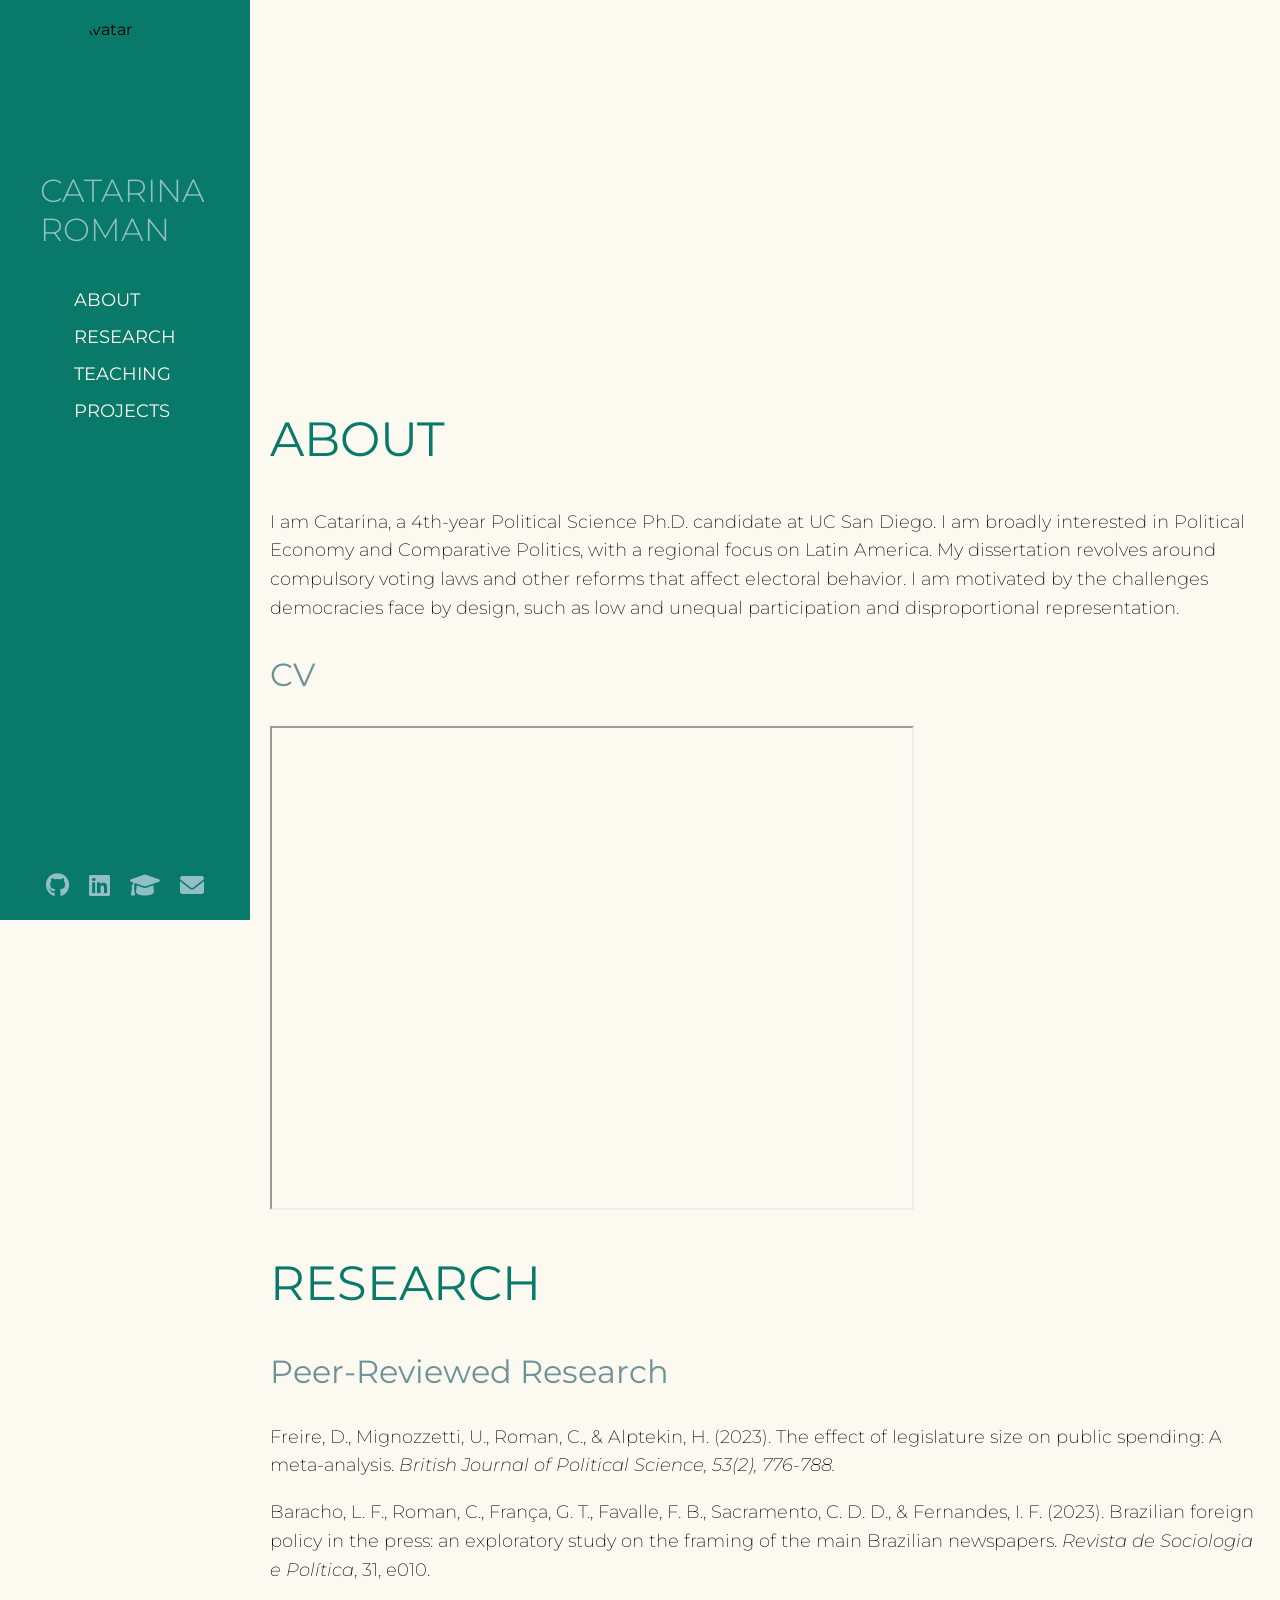
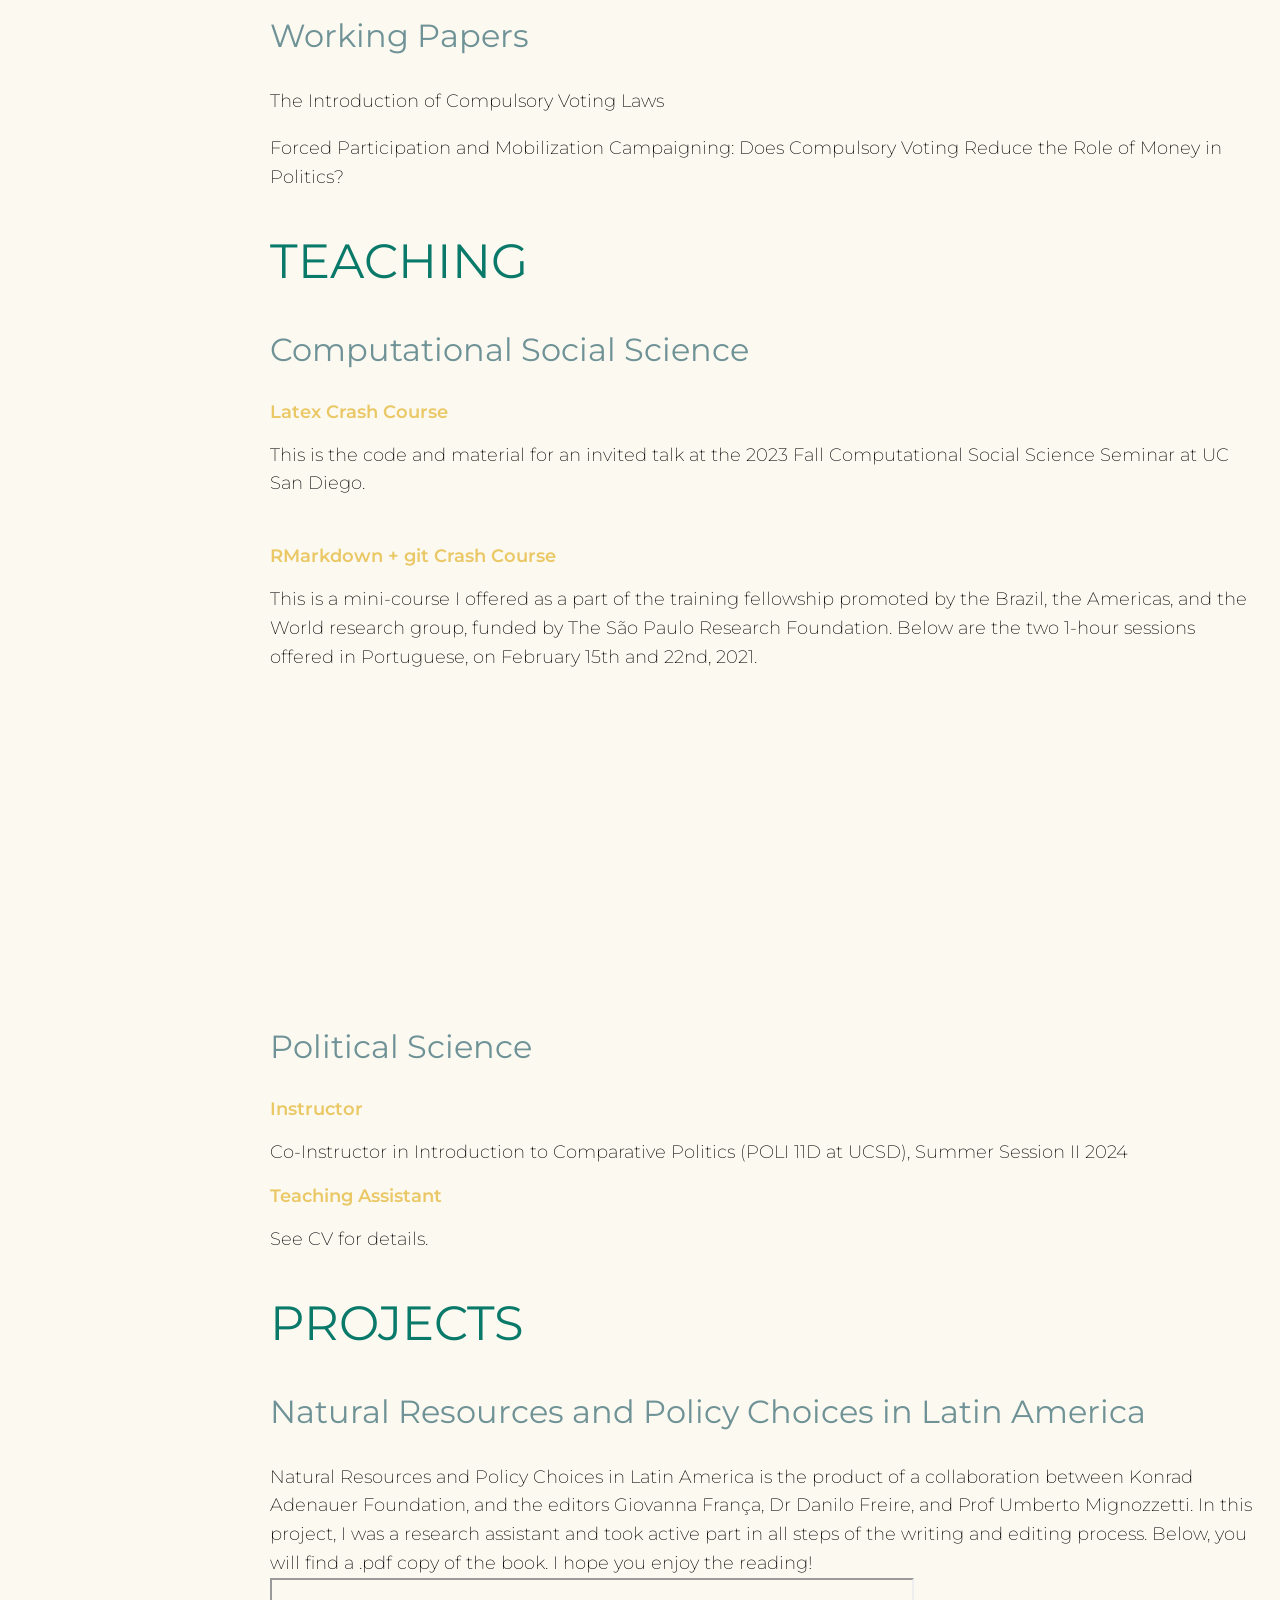
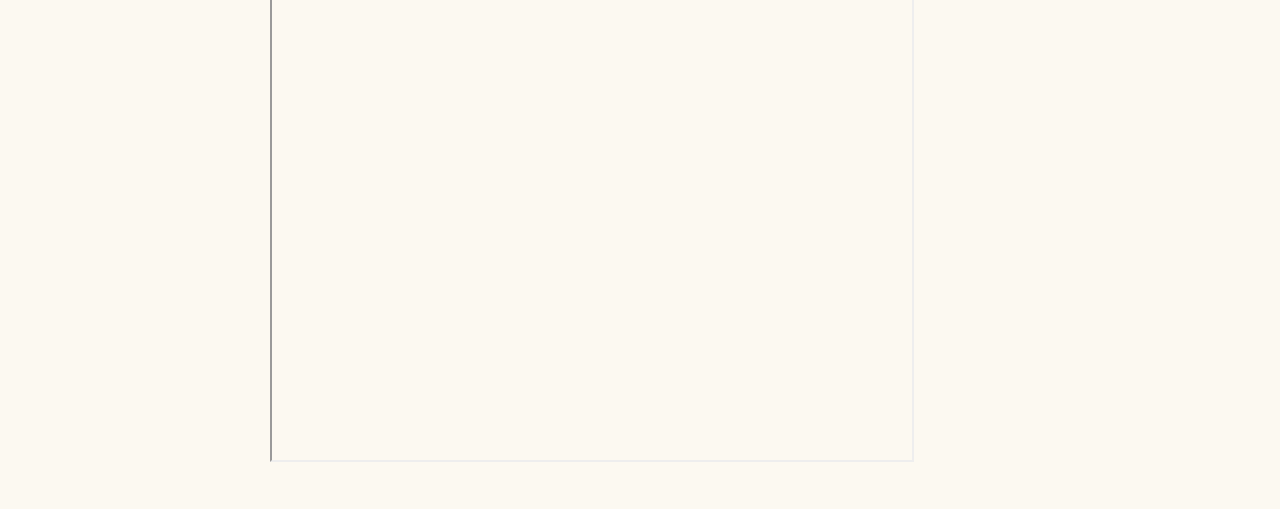
==== index.html @ cab05b44 "add more padding and try to fix social media icons" ====
<!DOCTYPE html>
<html lang="en">
<head>
  <meta charset="UTF-8">
  <meta name="viewport" content="width=device-width, initial-scale=1.0">
  <title>Catarina Roman's Website</title>

  <link rel="preconnect" href="https://fonts.googleapis.com">
  <link rel="preconnect" href="https://fonts.gstatic.com" crossorigin>
  <link href="https://fonts.googleapis.com/css2?family=Montserrat:ital,wght@0,200;0,300;0,400&display=swap" rel="stylesheet">
  <link rel="stylesheet" href="https://cdnjs.cloudflare.com/ajax/libs/font-awesome/6.0.0-beta3/css/all.min.css" integrity="sha512-Fo3rlrZj/k7ujTTXrw0tv+6WbJlmtc5M7GJ7eYzZD30hoIlf5Hde30Umo1Yl3V8u0ZoG60sq0Q3OPNNXqsB2mA==" crossorigin="anonymous" referrerpolicy="no-referrer" />
  <script src="https://kit.fontawesome.com/a076d05399.js" crossorigin="anonymous"></script>
  <link rel="stylesheet" href="styles.css">
</head>
<body>
  <div class="sidebar">
    <img src="avatar.jpeg" alt="Avatar" class="avatar">
    <h1 class="name">CATARINA ROMAN</h1>
    <nav class="sidebar-nav">
      <a href="#about" class="sidebar-link">ABOUT</a>
      <a href="#research" class="sidebar-link">RESEARCH</a>
      <a href="#teaching" class="sidebar-link">TEACHING</a>
      <a href="#projects" class="sidebar-link">PROJECTS</a>
    </nav>
  
   <div class="social-icons">
      <a href="https://github.com/catarinaroman" target="_blank" class="icon-link">
        <i class="fab fa-github"></i>
      </a>
      <a href="https://www.linkedin.com/in/catarina-roman-82b379144/" target="_blank" class="icon-link">
        <i class="fab fa-linkedin"></i>
      </a>
     <a href="https://scholar.google.com/citations?user=ABrl8i4AAAAJ&hl=en&authuser=1" target="_blank" class="icon-link">
        <i class="fas fa-graduation-cap"></i>
      </a>
      <a href="mailto:acroman@ucsd.edu" class="icon-link">
        <i class="fas fa-envelope"></i>
      </a>
    </div>
  </div>

  <div class="content">
    <div style="height: 350px;"></div> <!-- Blank space above ABOUT -->
    <section id="about">
      <h2>ABOUT</h2>
<p>I am Catarina, a 4th-year Political Science Ph.D. candidate at UC San Diego.

I am broadly interested in Political Economy and Comparative Politics, with a regional focus on Latin America. 
My dissertation revolves around compulsory voting laws and other reforms that affect electoral behavior. 
I am motivated by the challenges democracies face by design, such as low and unequal participation and disproportional representation.
      </p>
      <h3>CV</h3>
      <iframe src="https://drive.google.com/file/d/11ZKCK1Cylh9d8dLtB92l8ETIlLFT-SP1/preview" width="640" height="480" allow="autoplay"></iframe>
    </section>

    <section id="research">
      <h2>RESEARCH</h2>
      <h3>Peer-Reviewed Research</h3>
      <p>Freire, D., Mignozzetti, U., Roman, C., & Alptekin, H. (2023). <a href="https://www.cambridge.org/core/journals/british-journal-of-political-science/article/effect-of-legislature-size-on-public-spending-a-metaanalysis/49350BEA06A9334A17A2E0FFCB1A560B">The effect of legislature size on public spending: A meta-analysis.</a> 
        <i>British Journal of Political Science, 53(2), 776-788.</i></p>
<p> Baracho, L. F., Roman, C., França, G. T., Favalle, F. B., Sacramento, C. D. D., & Fernandes, I. F. (2023). 
  <a href="https://www.scielo.br/j/rsocp/a/4588f3WTWrp4BzL5FkK3Tmt/abstract/?lang=en">Brazilian foreign policy in the press: an exploratory study on the framing of the main Brazilian newspapers.</a> 
  <i>Revista de Sociologia e Política</i>, 31, e010. </p>
     
      <h3>Working Papers</h3>
      <p>The Introduction of Compulsory Voting Laws</p>
      <p>Forced Participation and Mobilization Campaigning: Does Compulsory Voting Reduce the Role of Money in Politics?</p>
    </section>

    <section id="teaching">
      <h2>TEACHING</h2>
      <h3>Computational Social Science</h3>
      <h4 class="mb-1"><a href="https://drive.google.com/drive/folders/1-34_82K2D0GNGUicBb0HkN2jZwfekG08?usp=drive_link" target="_blank"> Latex Crash Course</a></h4>
      <p>This is the code and material for an invited talk at the 2023 Fall Computational Social Science Seminar at UC San Diego. </p>
        <br>
      <h4 class="mb-1"><a href="https://www.youtube.com/watch?v=NGYxJ4rMz5Q" target="_blank">RMarkdown + git Crash Course</a></h4>
<p class="lead mb-5"> 
  This is a mini-course I offered as a part of the training fellowship promoted by the Brazil, the Americas, and the World research group, funded by The São Paulo Research Foundation. Below are the two 1-hour sessions offered in Portuguese, on February 15th and 22nd, 2021.
  <br>
  <iframe width="560" height="315" src="https://www.youtube.com/embed/NGYxJ4rMz5Q" frameborder="0" allow="accelerometer; autoplay; clipboard-write; encrypted-media; gyroscope; picture-in-picture" allowfullscreen></iframe>
  </p>  

      <h3>Political Science</h3>
<h4> Instructor </h4>
      <p>Co-Instructor in Introduction to Comparative Politics (POLI 11D at UCSD), Summer Session II 2024 </p>      
     
      <h4> Teaching Assistant </h4>
<p>See CV for details.</p>
    </section>

    <section id="projects">
      <h2>PROJECTS</h2>


      
<h3 class="mb-1"><a href="https://drive.google.com/file/d/18YHoz61zHtiIRw-sTXHyfIP3EPkT3TC5/view?usp=sharing"target="_blank">Natural Resources and Policy Choices in Latin America</a></h3>
<p class="lead mb-5"> 
  Natural Resources and Policy Choices in Latin America is the product of a collaboration between Konrad Adenauer Foundation, and the editors Giovanna França, Dr Danilo Freire, and Prof Umberto Mignozzetti. 
  In this project, I was a research assistant and took active part in all steps of the writing and editing process.
  
  Below, you will find a .pdf copy of the book. I hope you enjoy the reading!
  <br>
  <iframe src="https://drive.google.com/file/d/18YHoz61zHtiIRw-sTXHyfIP3EPkT3TC5/preview" width="640" height="480"></iframe></p> 
  
    </section>
  </div>

  <script src="script.js"></script>
</body>
</html>
---- styles.css ----
/* General Styles */
body {
  margin: 0;
  font-family: 'Montserrat', sans-serif;
  background-color: #fcf9f1;
  display: flex;
}

/* Sidebar Styles */
.sidebar {
  background-color: #097969;
  width: 250px;
  position: fixed;
  height: 100vh;
  display: flex;
  flex-direction: column;
  align-items: center;
  padding-top: 20px;
}

.avatar {
  width: 120px;
  height: 120px;
  border-radius: 50%;
  margin-bottom: 10px;
}

/* Name Styles */
.name {
  color: #90bfc5;
  font-weight: 300;
  margin-bottom: 40px;
  align-self: flex-start; /* Align to the left of the sidebar */
  margin-left: 40px; /* Shift to the right */
}

/* Navigation Links */
.sidebar-nav {
  display: flex;
  flex-direction: column;
  gap: 15px;
}

.sidebar-link {
  color: #fcf9f1;
  text-decoration: none;
  font-weight: 400;
  font-size: 18px;
}

.sidebar-link.active {
  font-weight: bold;
}

/* Social Icons Styles */
.social-icons {
  margin-top: auto; /* Push icons to the bottom */
  display: flex;
  gap: 20px;
  margin-bottom: 20px;
}

.icon-link {
  color: #90bfc5;
  font-size: 24px;
  text-decoration: none;
}

.icon-link:hover {
  color: #6e9296;
}

/* Content Styles */
.content {
  margin-left: 250px;
  padding: 20px;
}

h2 {
  color: #097969;
  font-size: 3em;
  font-weight: 400;
}

h3 {
  color: #6e9296;
  font-size: 2em;
  font-weight: 400;
}

h4 {
  color: #eac866;
  font-size: 18px; /* Same size as the body text */
  font-weight: 600; /* Higher weight for emphasis */
  margin-top: 10px;
  margin-bottom: 5px;
}

p {
  font-weight: 200;
  font-size: 18px;
  color: #000;
  line-height: 1.6;
}

/* Link Styling */
a {
  text-decoration: none; /* No underline by default */
  color: inherit; /* Inherit the color of the surrounding text */
  transition: text-decoration 0.3s ease; /* Smooth transition for underline */
}

a:hover {
  text-decoration: underline; /* Add underline on hover */
}
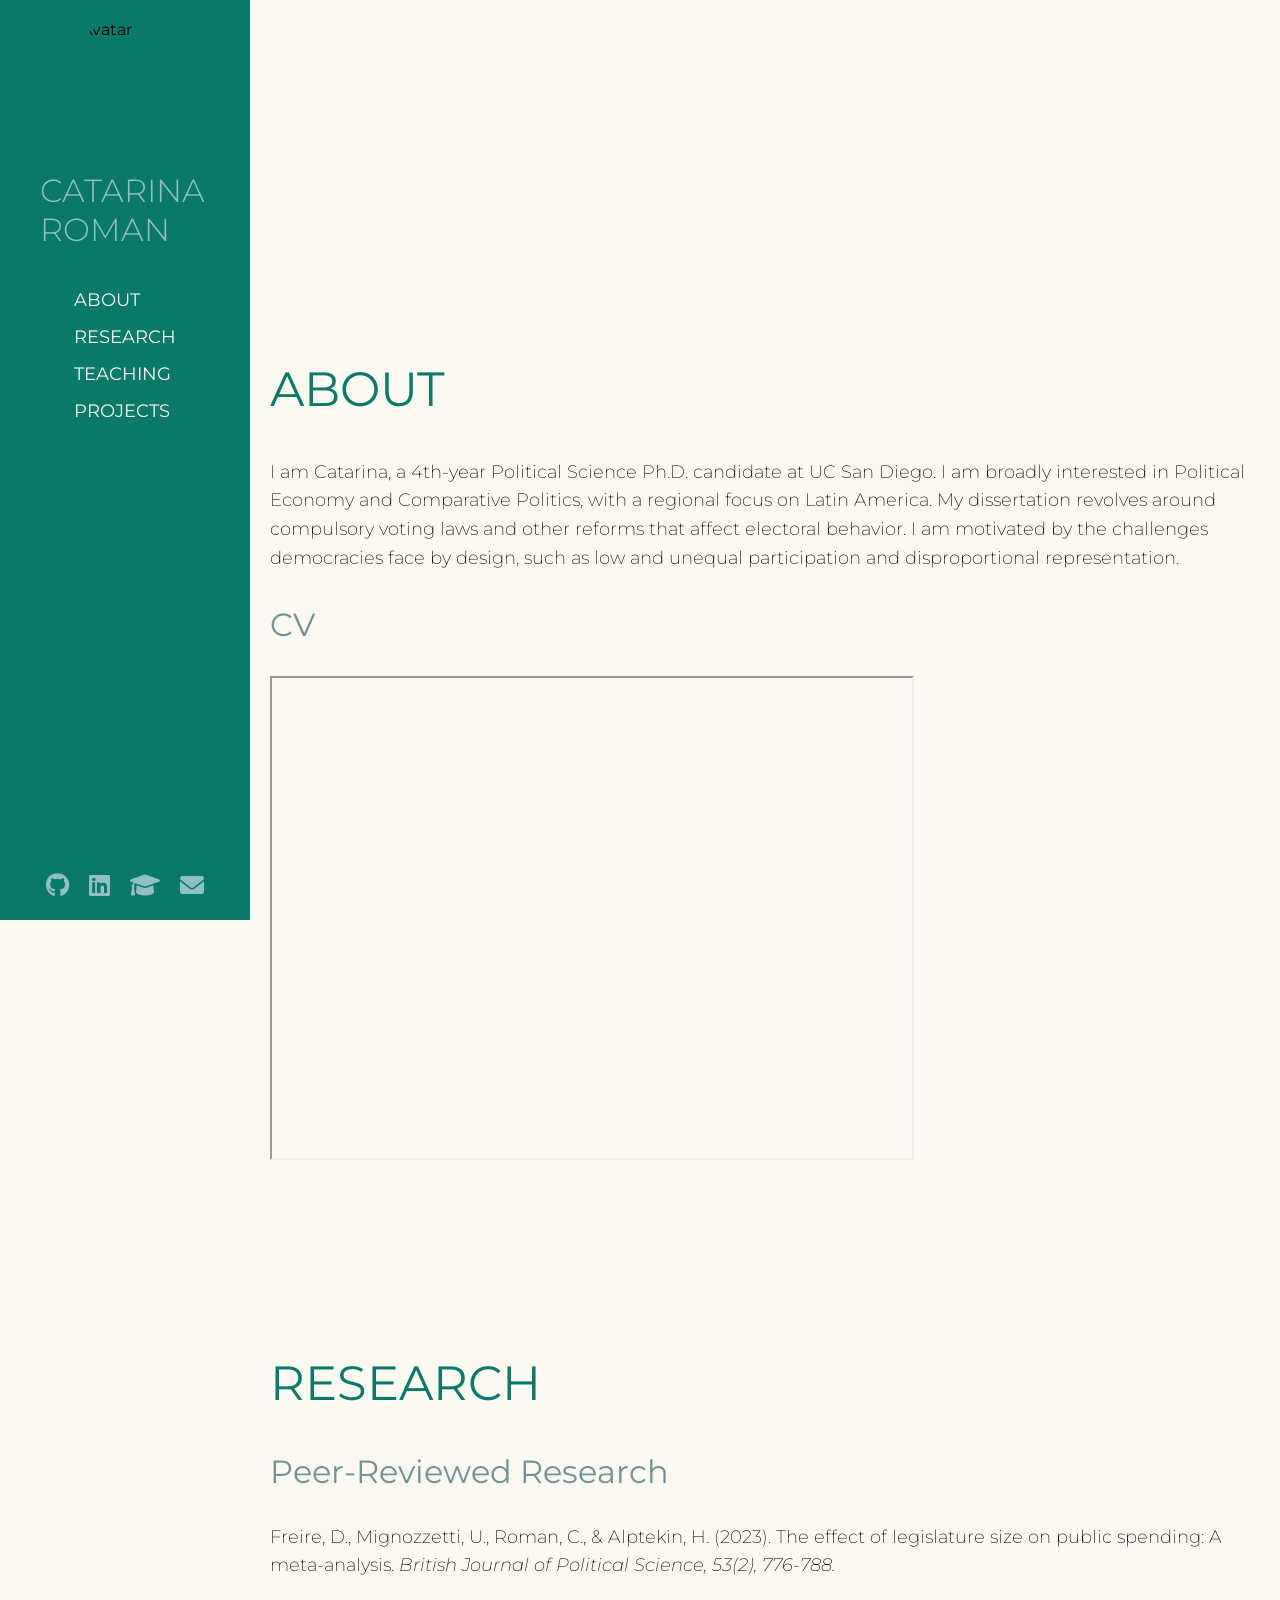
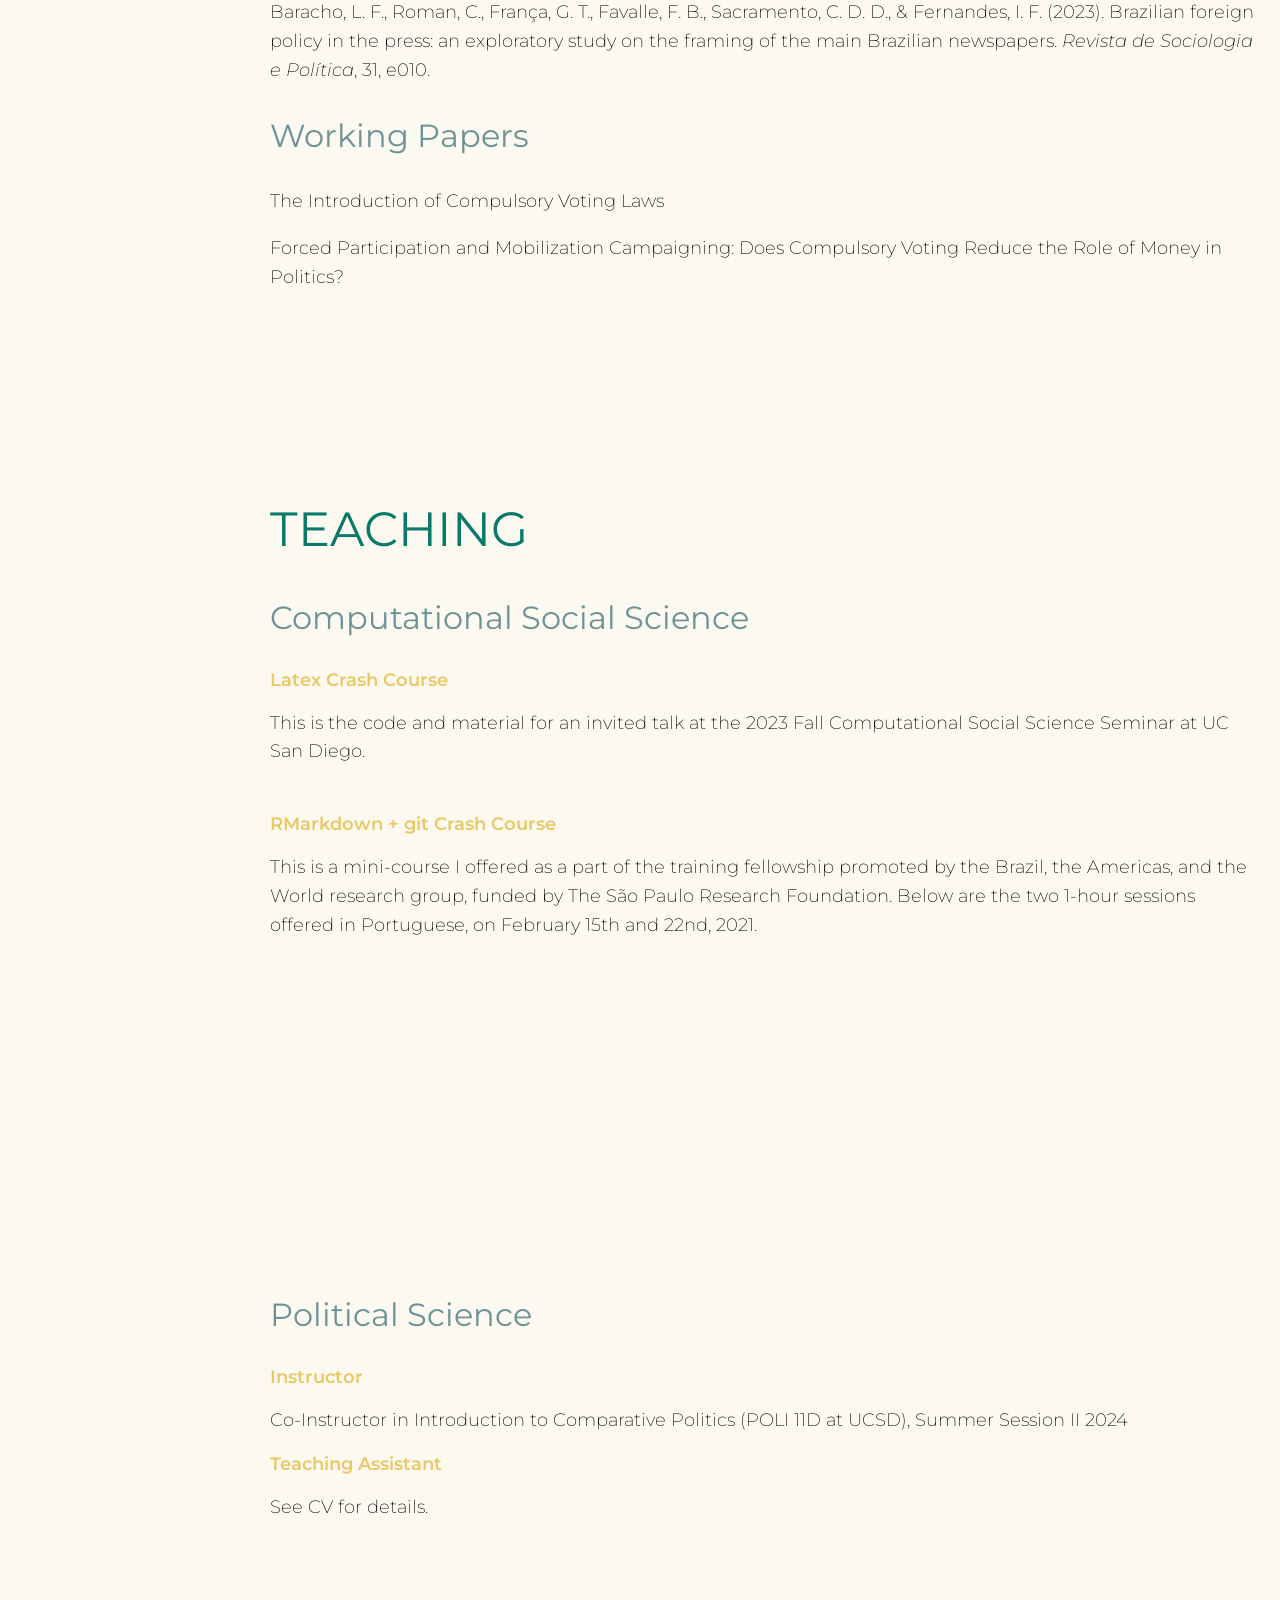
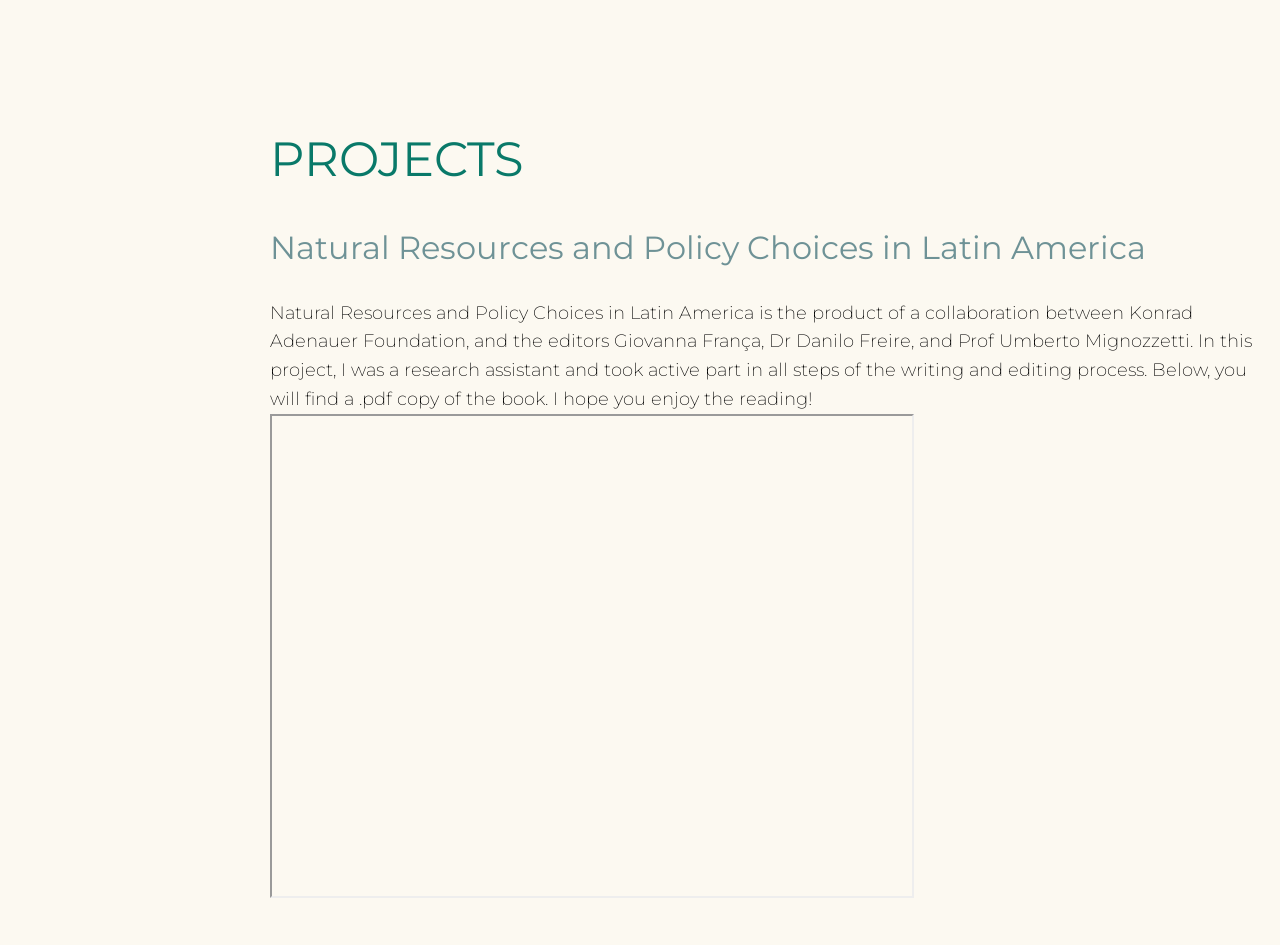
==== commit 0a120f6b: "add space between sections" ====
--- a/index.html
+++ b/index.html
@@ -40,7 +40,7 @@
   </div>
 
   <div class="content">
-    <div style="height: 350px;"></div> <!-- Blank space above ABOUT -->
+    <div style="height: 300px;"></div> 
     <section id="about">
       <h2>ABOUT</h2>
 <p>I am Catarina, a 4th-year Political Science Ph.D. candidate at UC San Diego.
@@ -53,6 +53,7 @@
       <iframe src="https://drive.google.com/file/d/11ZKCK1Cylh9d8dLtB92l8ETIlLFT-SP1/preview" width="640" height="480" allow="autoplay"></iframe>
     </section>
 
+    <div style="height: 150px;"></div> 
     <section id="research">
       <h2>RESEARCH</h2>
       <h3>Peer-Reviewed Research</h3>
@@ -67,6 +68,7 @@
       <p>Forced Participation and Mobilization Campaigning: Does Compulsory Voting Reduce the Role of Money in Politics?</p>
     </section>
 
+     <div style="height: 150px;"></div> 
     <section id="teaching">
       <h2>TEACHING</h2>
       <h3>Computational Social Science</h3>
@@ -88,6 +90,7 @@
 <p>See CV for details.</p>
     </section>
 
+     <div style="height: 150px;"></div> 
     <section id="projects">
       <h2>PROJECTS</h2>
 
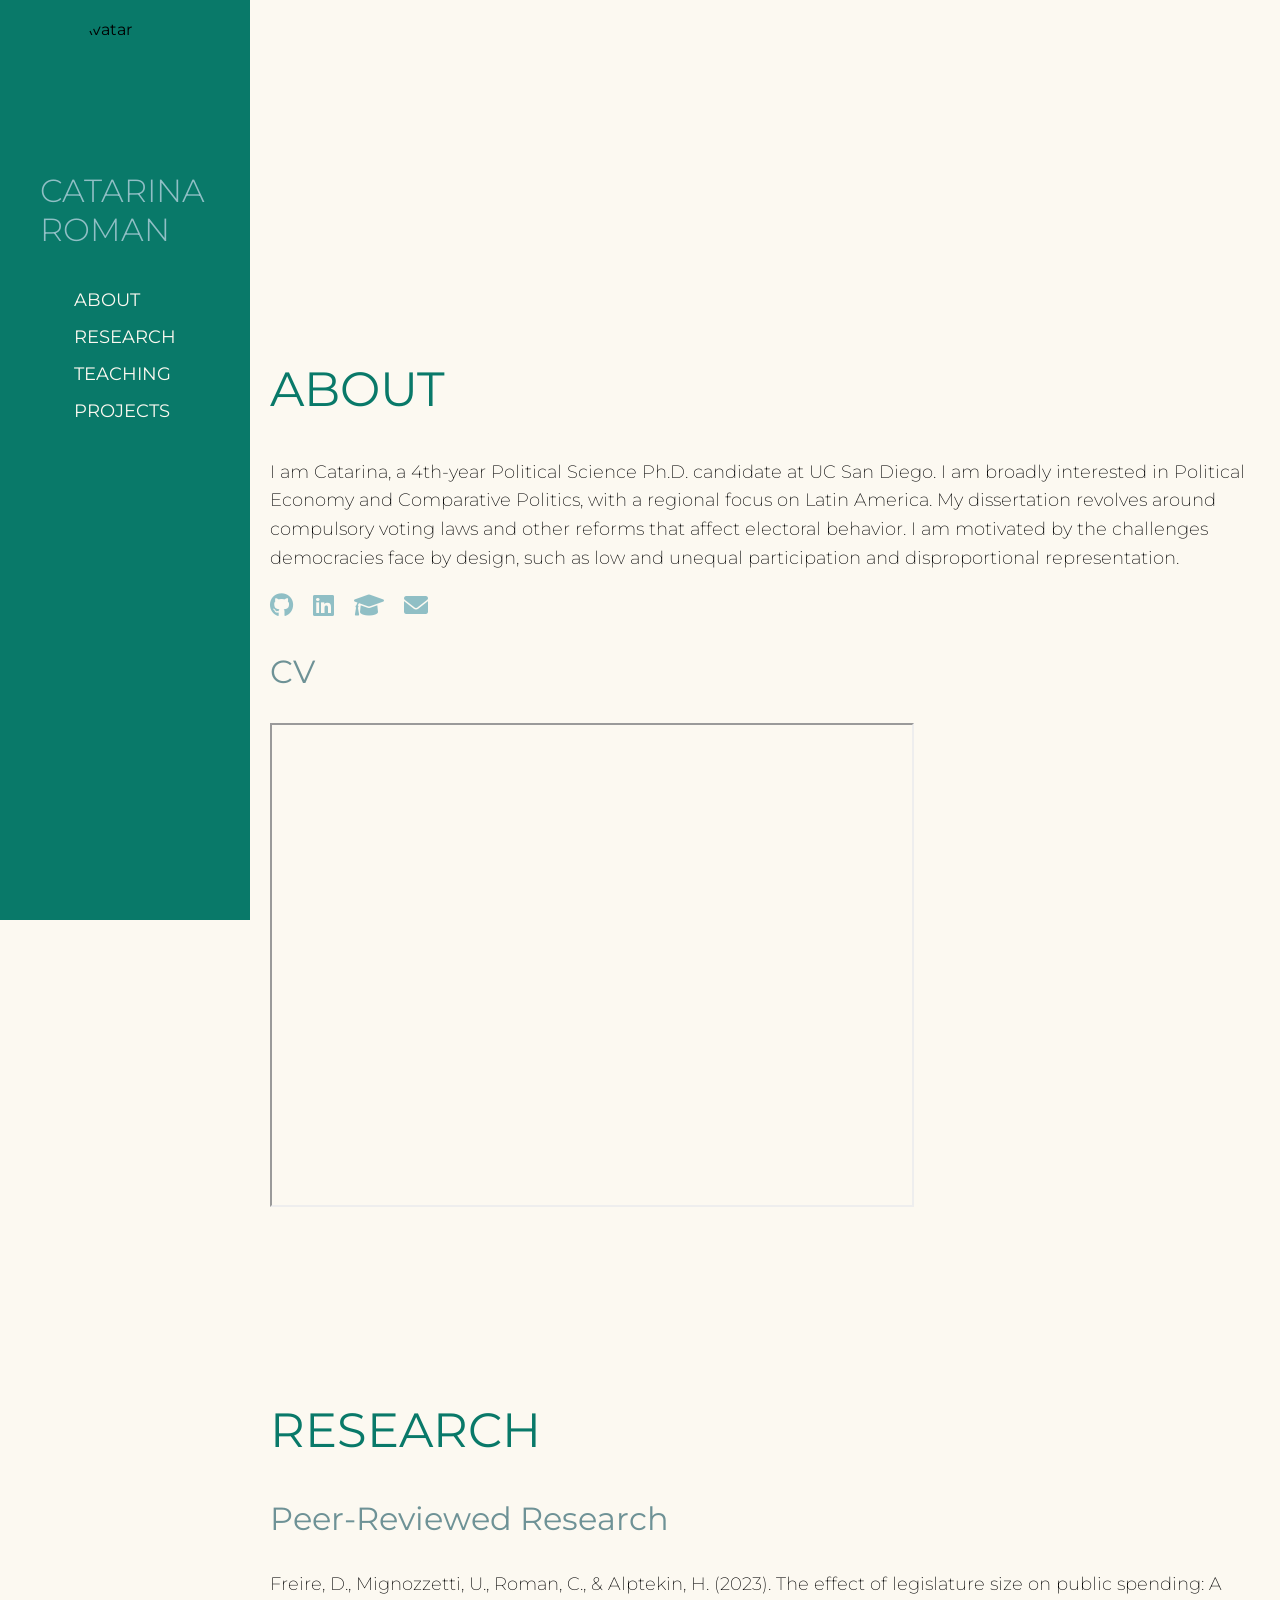
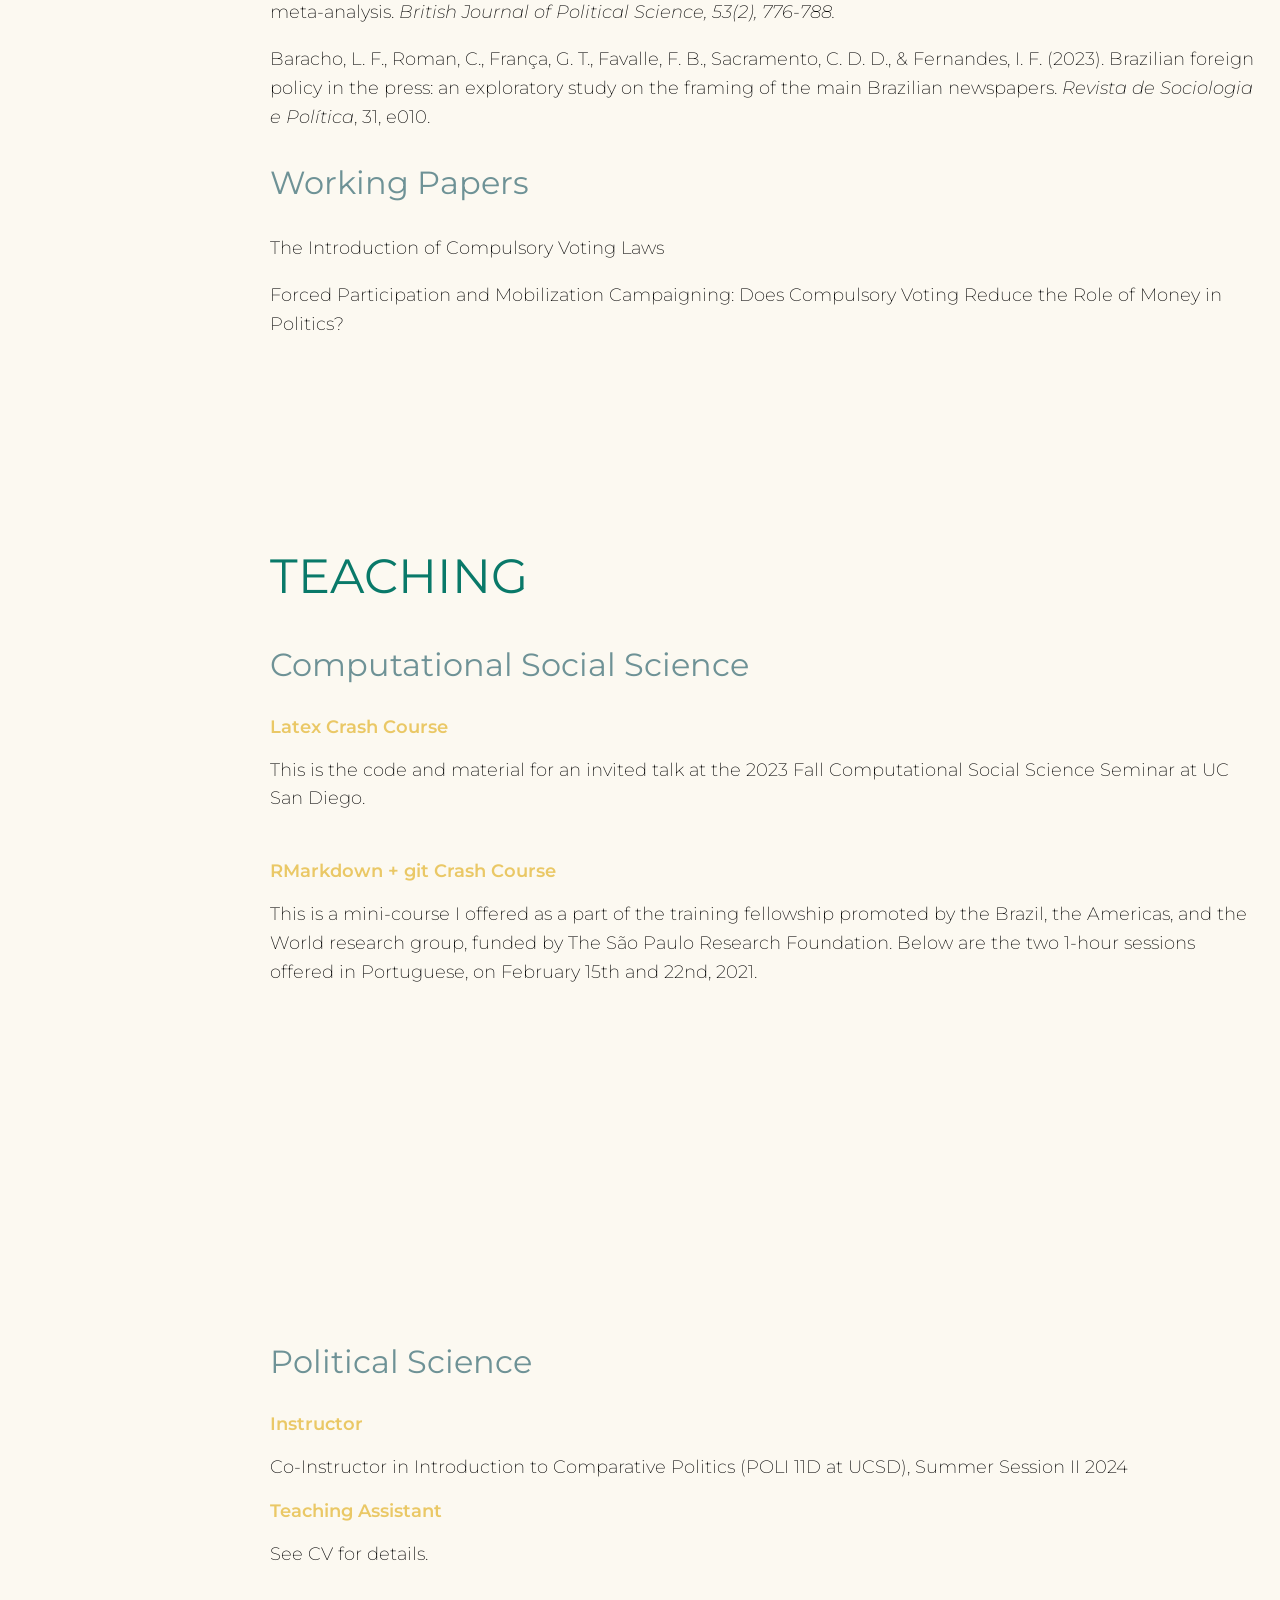
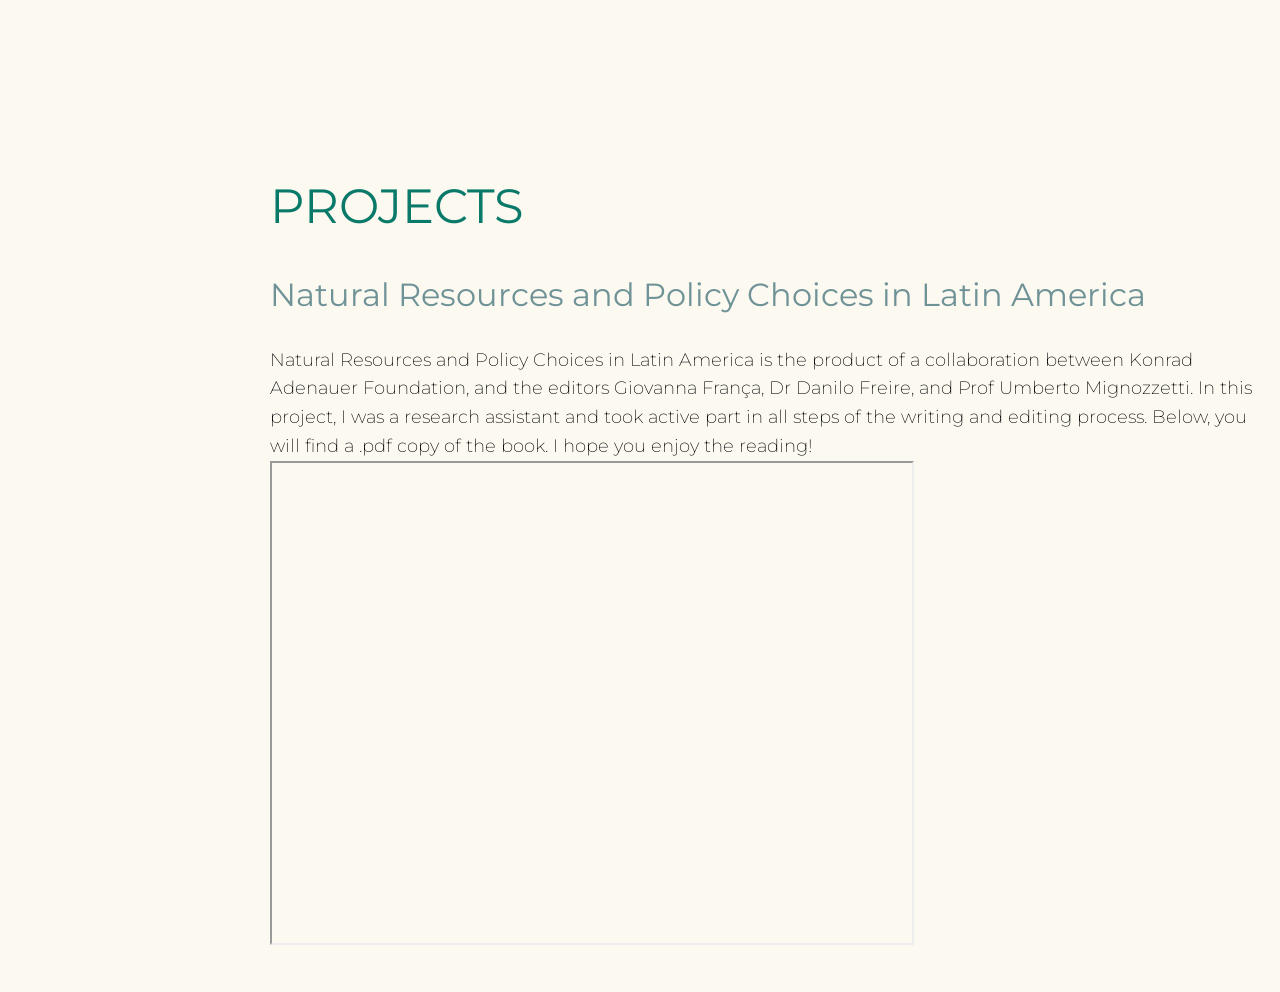
==== commit 1b9a02f9: "add social icons under about me section" ====
--- a/index.html
+++ b/index.html
@@ -22,7 +22,19 @@
       <a href="#teaching" class="sidebar-link">TEACHING</a>
       <a href="#projects" class="sidebar-link">PROJECTS</a>
     </nav>
-  
+
+  </div>
+
+  <div class="content">
+    <div style="height: 300px;"></div> 
+    <section id="about">
+      <h2>ABOUT</h2>
+<p>I am Catarina, a 4th-year Political Science Ph.D. candidate at UC San Diego.
+
+I am broadly interested in Political Economy and Comparative Politics, with a regional focus on Latin America. 
+My dissertation revolves around compulsory voting laws and other reforms that affect electoral behavior. 
+I am motivated by the challenges democracies face by design, such as low and unequal participation and disproportional representation.
+      </p>
    <div class="social-icons">
       <a href="https://github.com/catarinaroman" target="_blank" class="icon-link">
         <i class="fab fa-github"></i>
@@ -37,18 +49,7 @@
         <i class="fas fa-envelope"></i>
       </a>
     </div>
-  </div>
-
-  <div class="content">
-    <div style="height: 300px;"></div> 
-    <section id="about">
-      <h2>ABOUT</h2>
-<p>I am Catarina, a 4th-year Political Science Ph.D. candidate at UC San Diego.
-
-I am broadly interested in Political Economy and Comparative Politics, with a regional focus on Latin America. 
-My dissertation revolves around compulsory voting laws and other reforms that affect electoral behavior. 
-I am motivated by the challenges democracies face by design, such as low and unequal participation and disproportional representation.
-      </p>
+      
       <h3>CV</h3>
       <iframe src="https://drive.google.com/file/d/11ZKCK1Cylh9d8dLtB92l8ETIlLFT-SP1/preview" width="640" height="480" allow="autoplay"></iframe>
     </section>
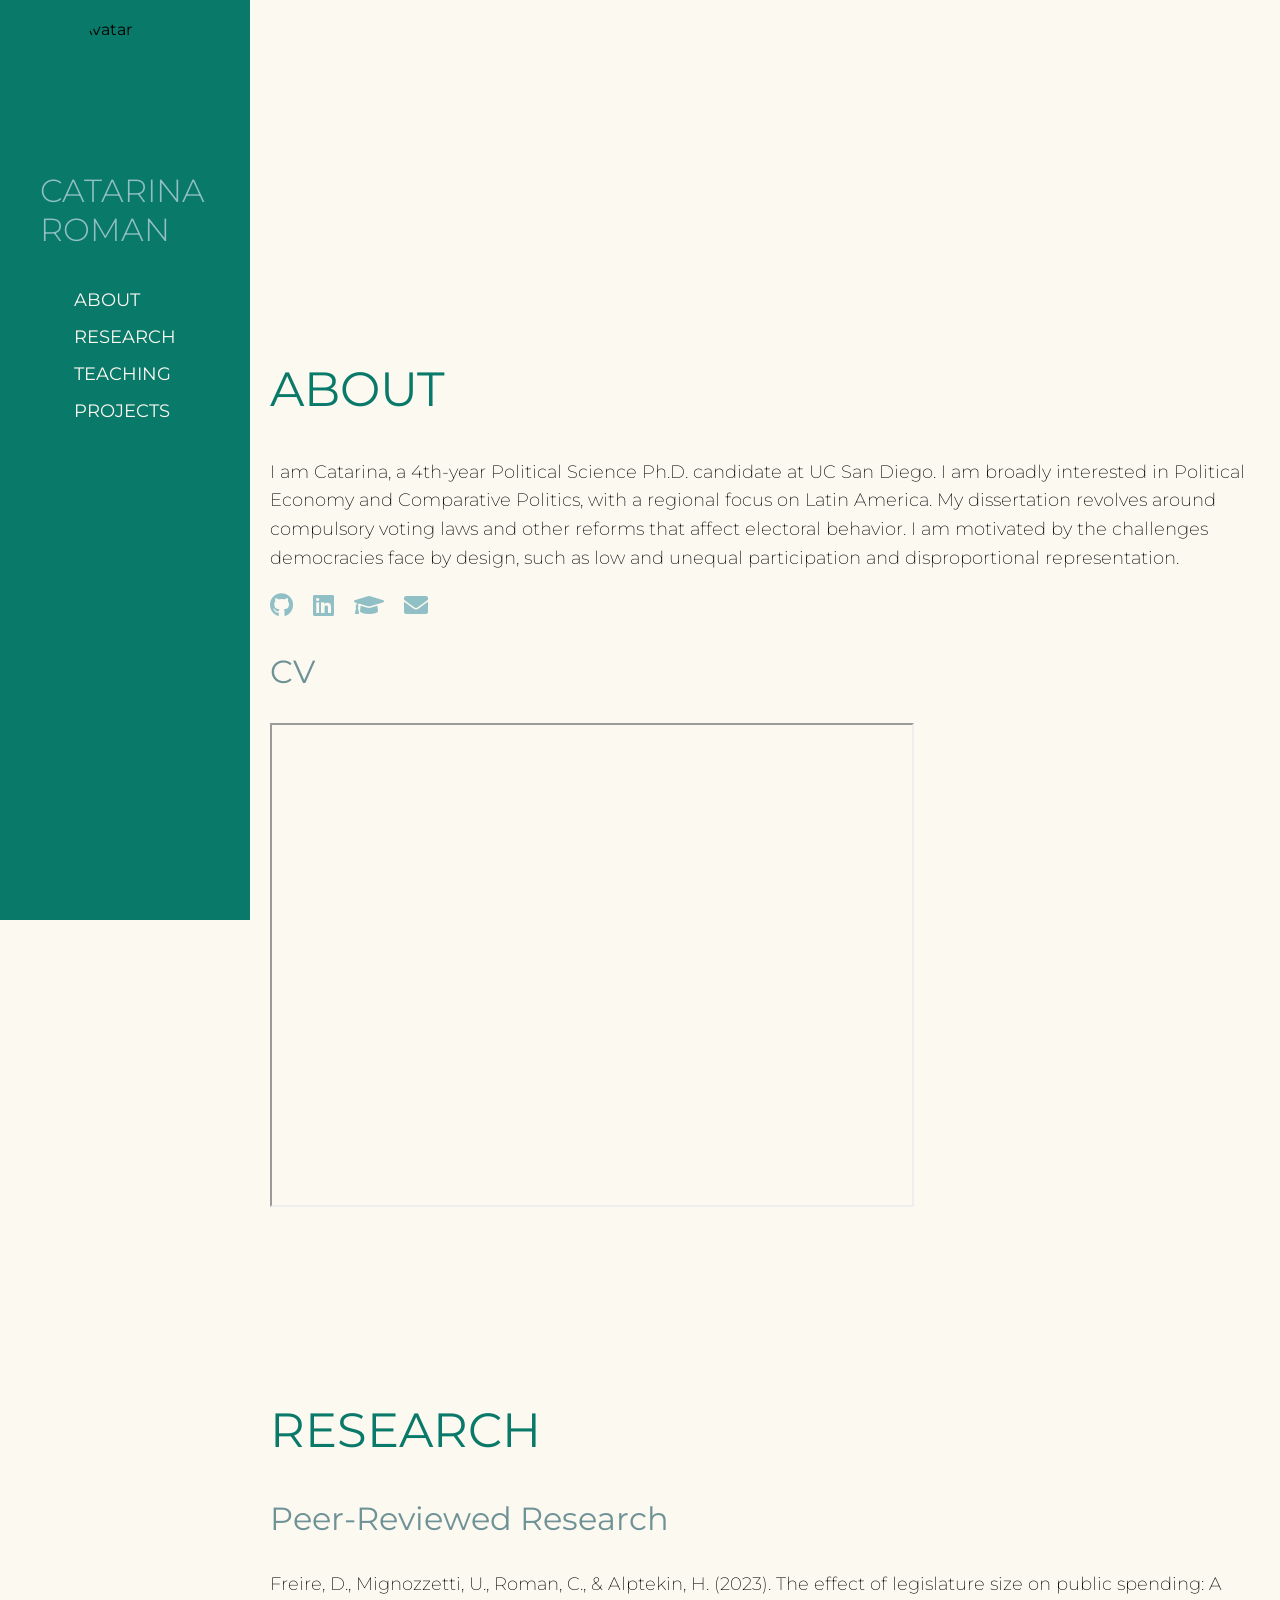
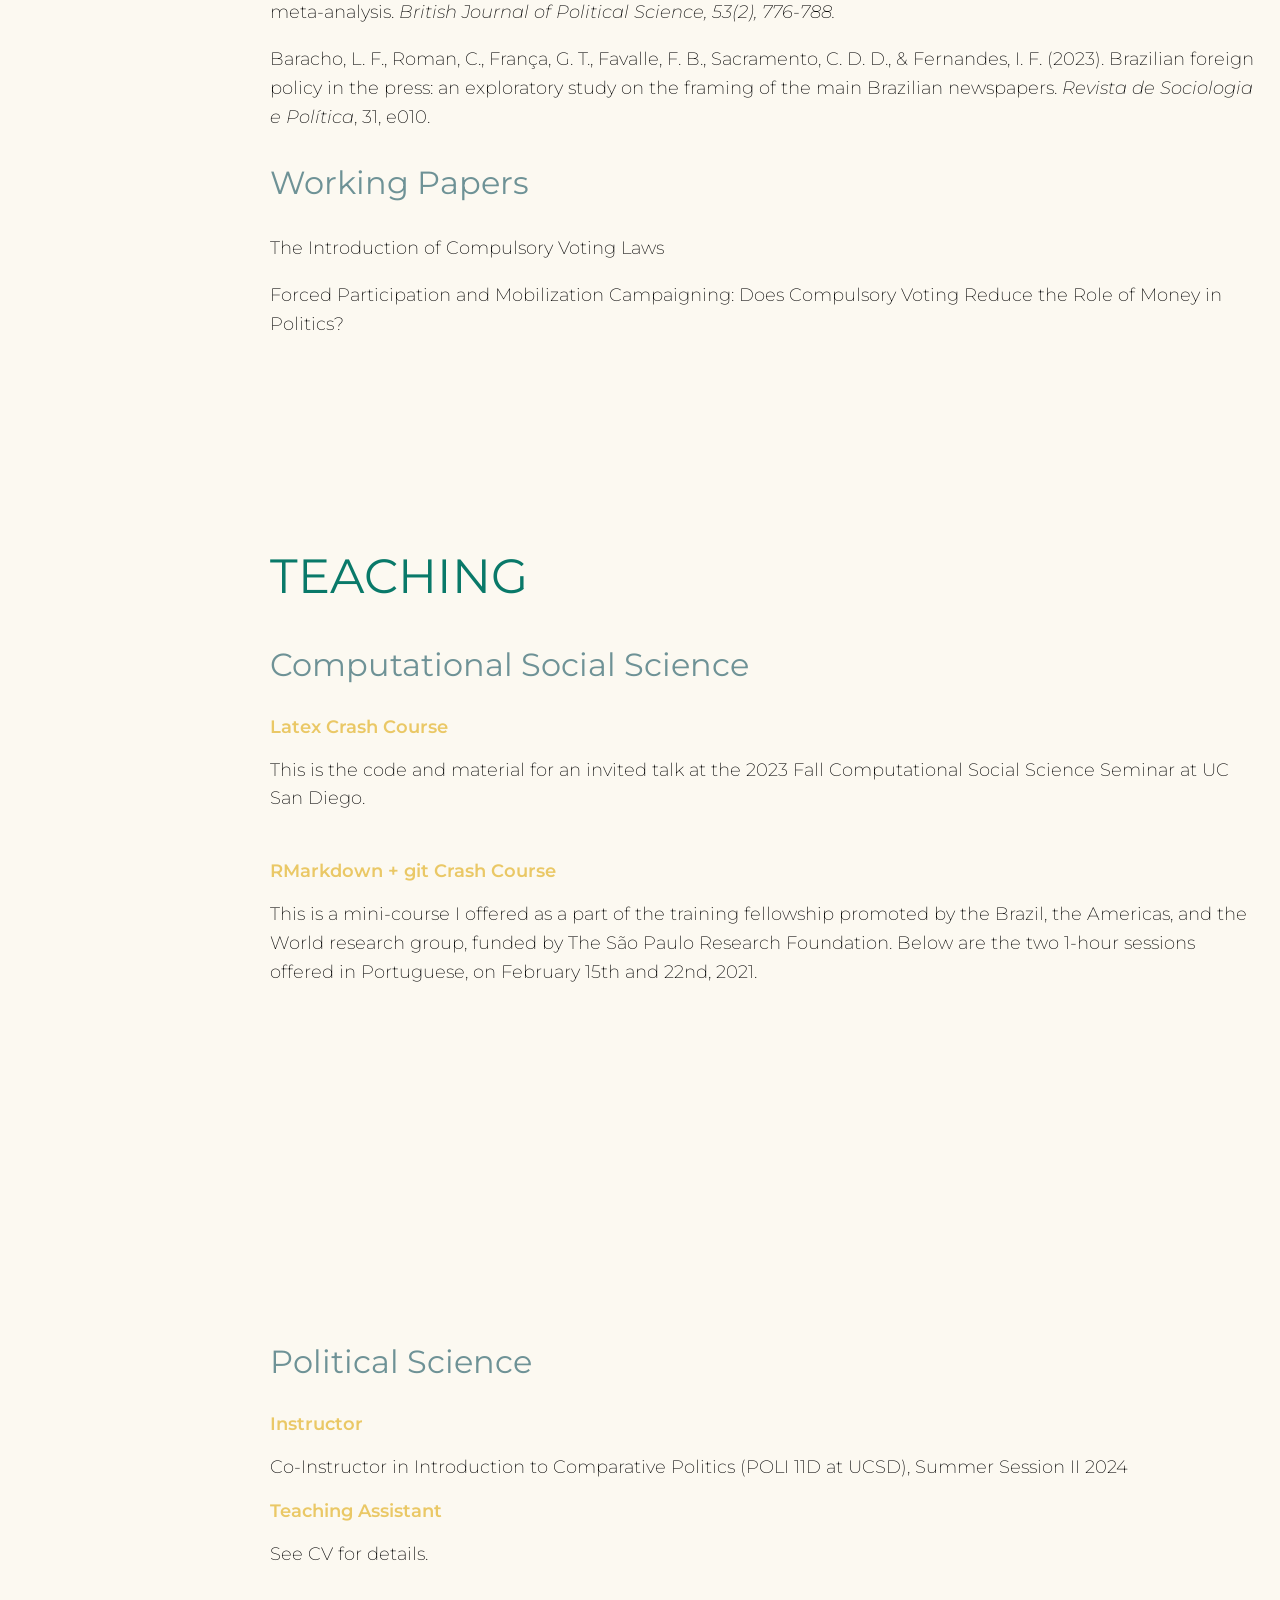
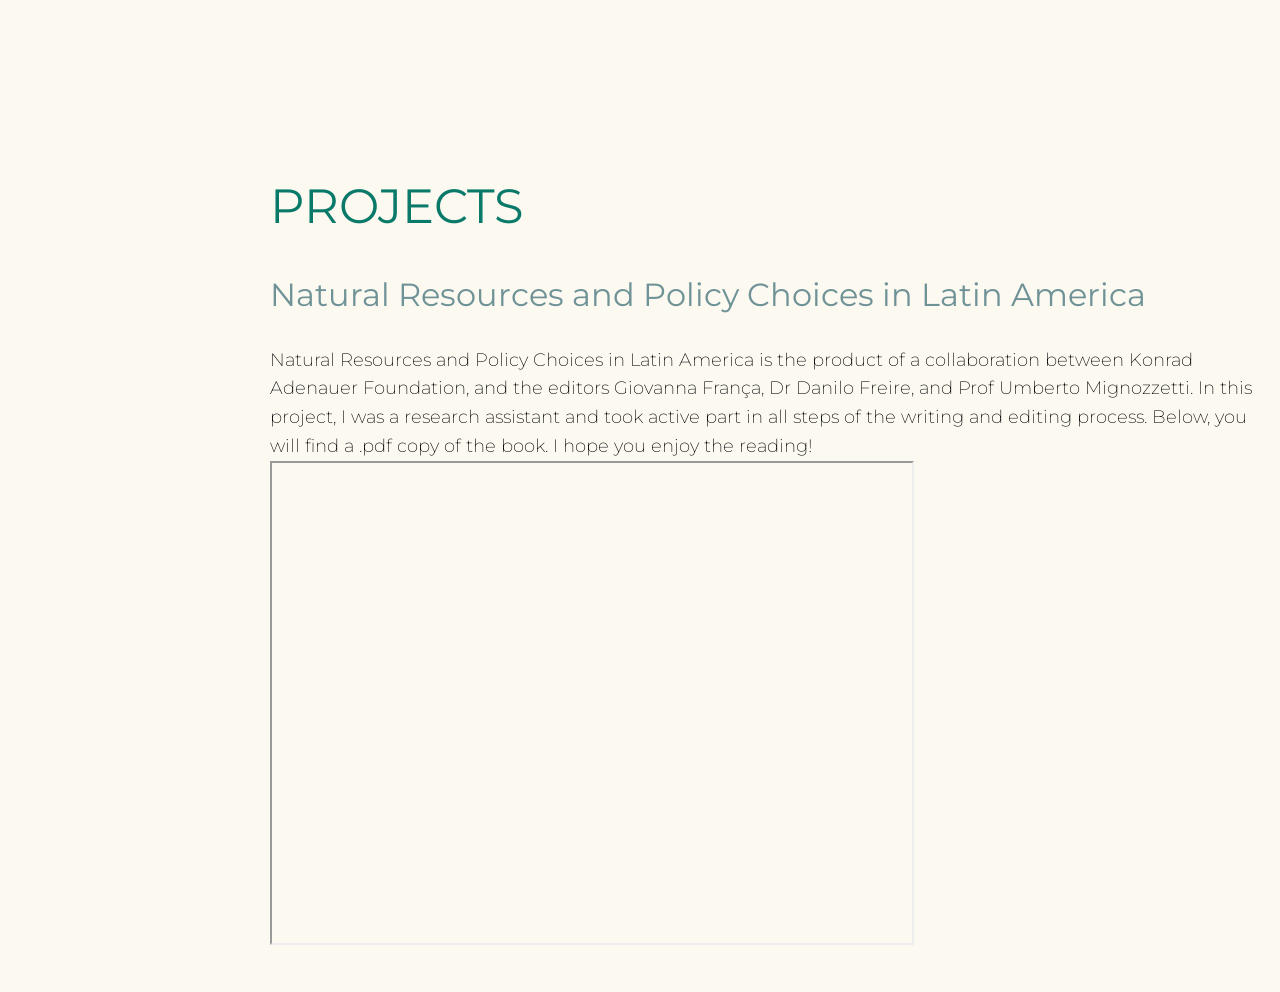
==== commit 89cfa21c: "fontawesome link change" ====
--- a/index.html
+++ b/index.html
@@ -8,8 +8,7 @@
   <link rel="preconnect" href="https://fonts.googleapis.com">
   <link rel="preconnect" href="https://fonts.gstatic.com" crossorigin>
   <link href="https://fonts.googleapis.com/css2?family=Montserrat:ital,wght@0,200;0,300;0,400&display=swap" rel="stylesheet">
-  <link rel="stylesheet" href="https://cdnjs.cloudflare.com/ajax/libs/font-awesome/6.0.0-beta3/css/all.min.css" integrity="sha512-Fo3rlrZj/k7ujTTXrw0tv+6WbJlmtc5M7GJ7eYzZD30hoIlf5Hde30Umo1Yl3V8u0ZoG60sq0Q3OPNNXqsB2mA==" crossorigin="anonymous" referrerpolicy="no-referrer" />
-  <script src="https://kit.fontawesome.com/a076d05399.js" crossorigin="anonymous"></script>
+  <link rel="stylesheet" href="https://cdnjs.cloudflare.com/ajax/libs/font-awesome/5.15.3/css/all.min.css" />
   <link rel="stylesheet" href="styles.css">
 </head>
 <body>
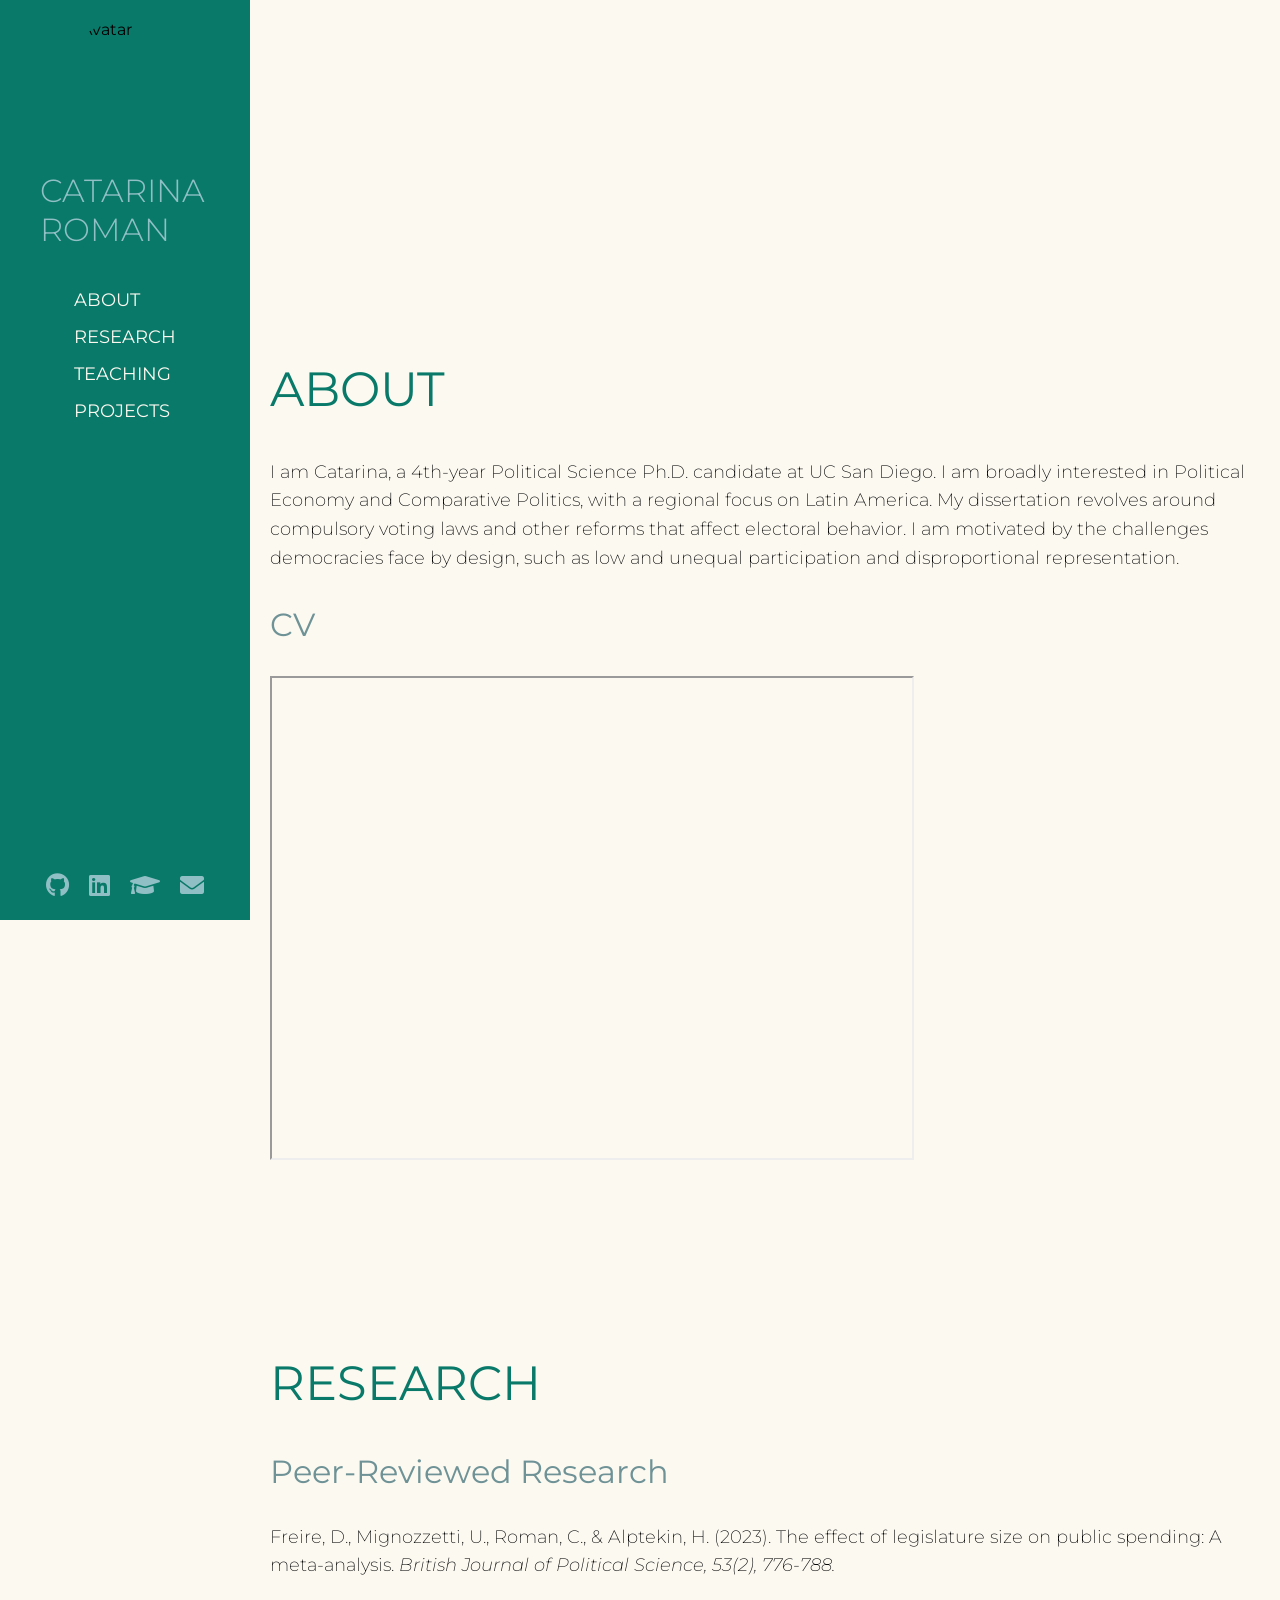
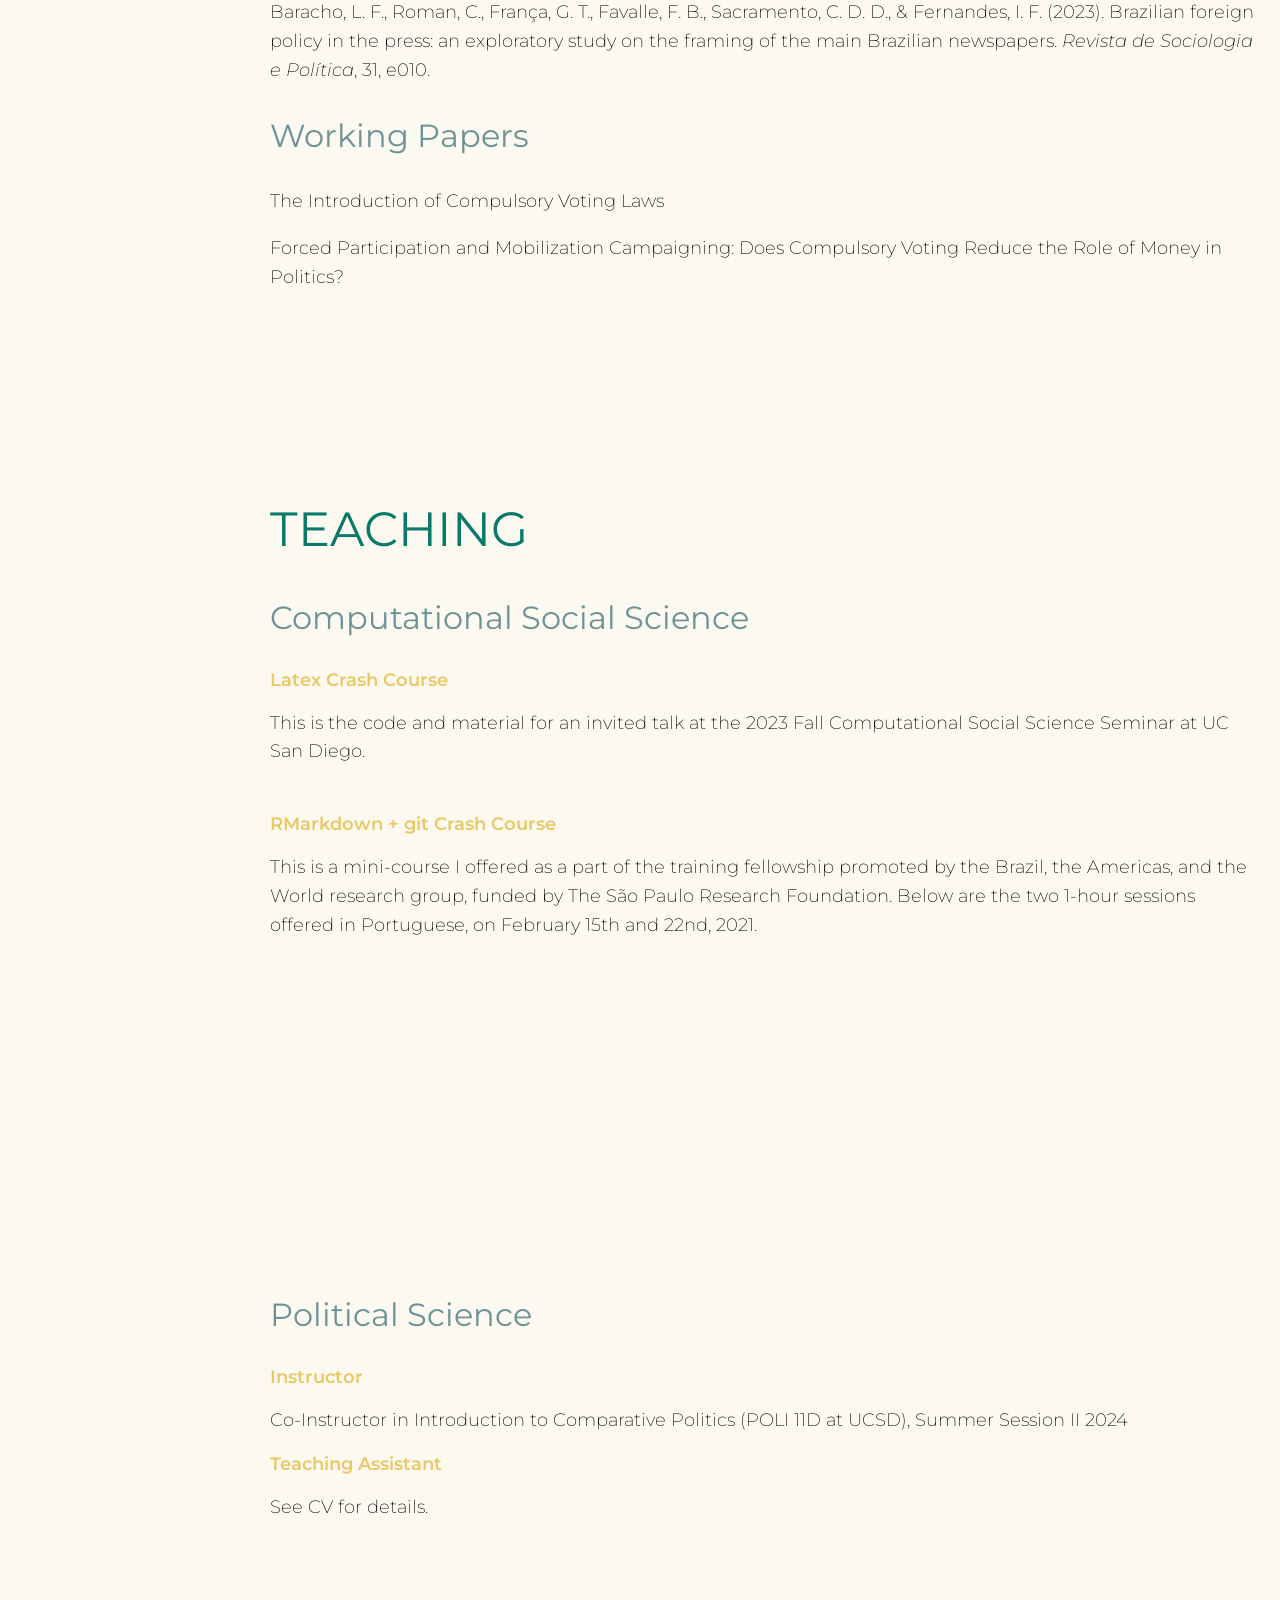
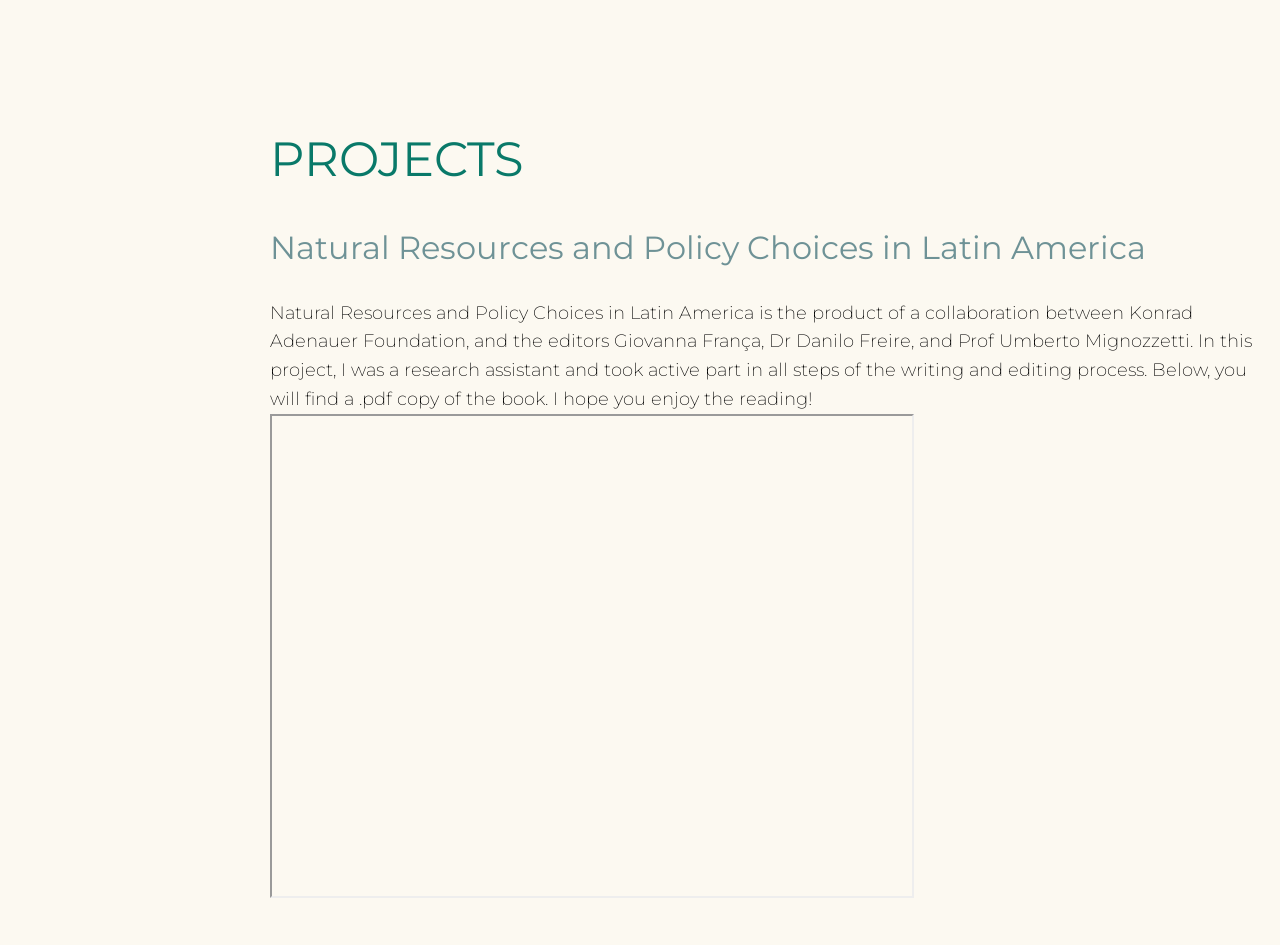
==== commit 8e5967f8: "social icons back to sidebar" ====
--- a/index.html
+++ b/index.html
@@ -21,19 +21,6 @@
       <a href="#teaching" class="sidebar-link">TEACHING</a>
       <a href="#projects" class="sidebar-link">PROJECTS</a>
     </nav>
-
-  </div>
-
-  <div class="content">
-    <div style="height: 300px;"></div> 
-    <section id="about">
-      <h2>ABOUT</h2>
-<p>I am Catarina, a 4th-year Political Science Ph.D. candidate at UC San Diego.
-
-I am broadly interested in Political Economy and Comparative Politics, with a regional focus on Latin America. 
-My dissertation revolves around compulsory voting laws and other reforms that affect electoral behavior. 
-I am motivated by the challenges democracies face by design, such as low and unequal participation and disproportional representation.
-      </p>
    <div class="social-icons">
       <a href="https://github.com/catarinaroman" target="_blank" class="icon-link">
         <i class="fab fa-github"></i>
@@ -48,6 +35,18 @@
         <i class="fas fa-envelope"></i>
       </a>
     </div>
+  </div>
+
+  <div class="content">
+    <div style="height: 300px;"></div> 
+    <section id="about">
+      <h2>ABOUT</h2>
+<p>I am Catarina, a 4th-year Political Science Ph.D. candidate at UC San Diego.
+
+I am broadly interested in Political Economy and Comparative Politics, with a regional focus on Latin America. 
+My dissertation revolves around compulsory voting laws and other reforms that affect electoral behavior. 
+I am motivated by the challenges democracies face by design, such as low and unequal participation and disproportional representation.
+      </p>
       
       <h3>CV</h3>
       <iframe src="https://drive.google.com/file/d/11ZKCK1Cylh9d8dLtB92l8ETIlLFT-SP1/preview" width="640" height="480" allow="autoplay"></iframe>
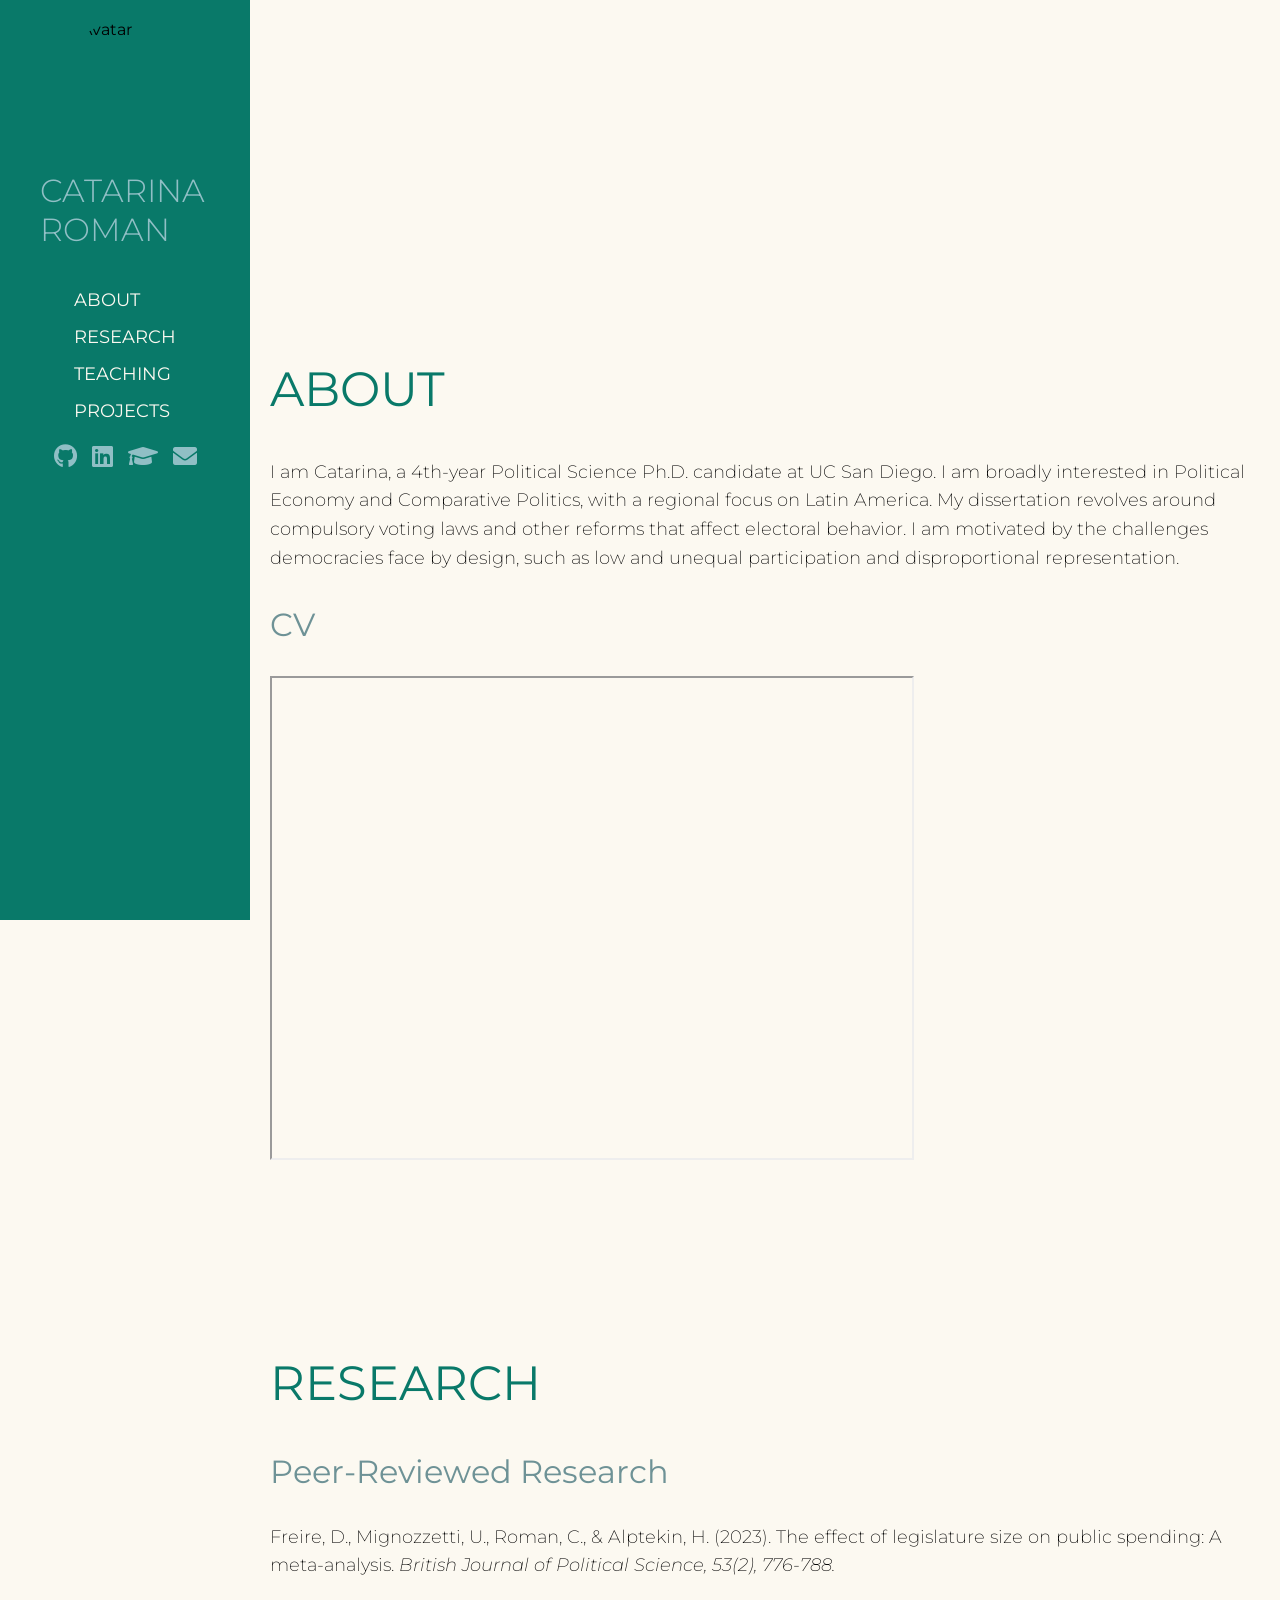
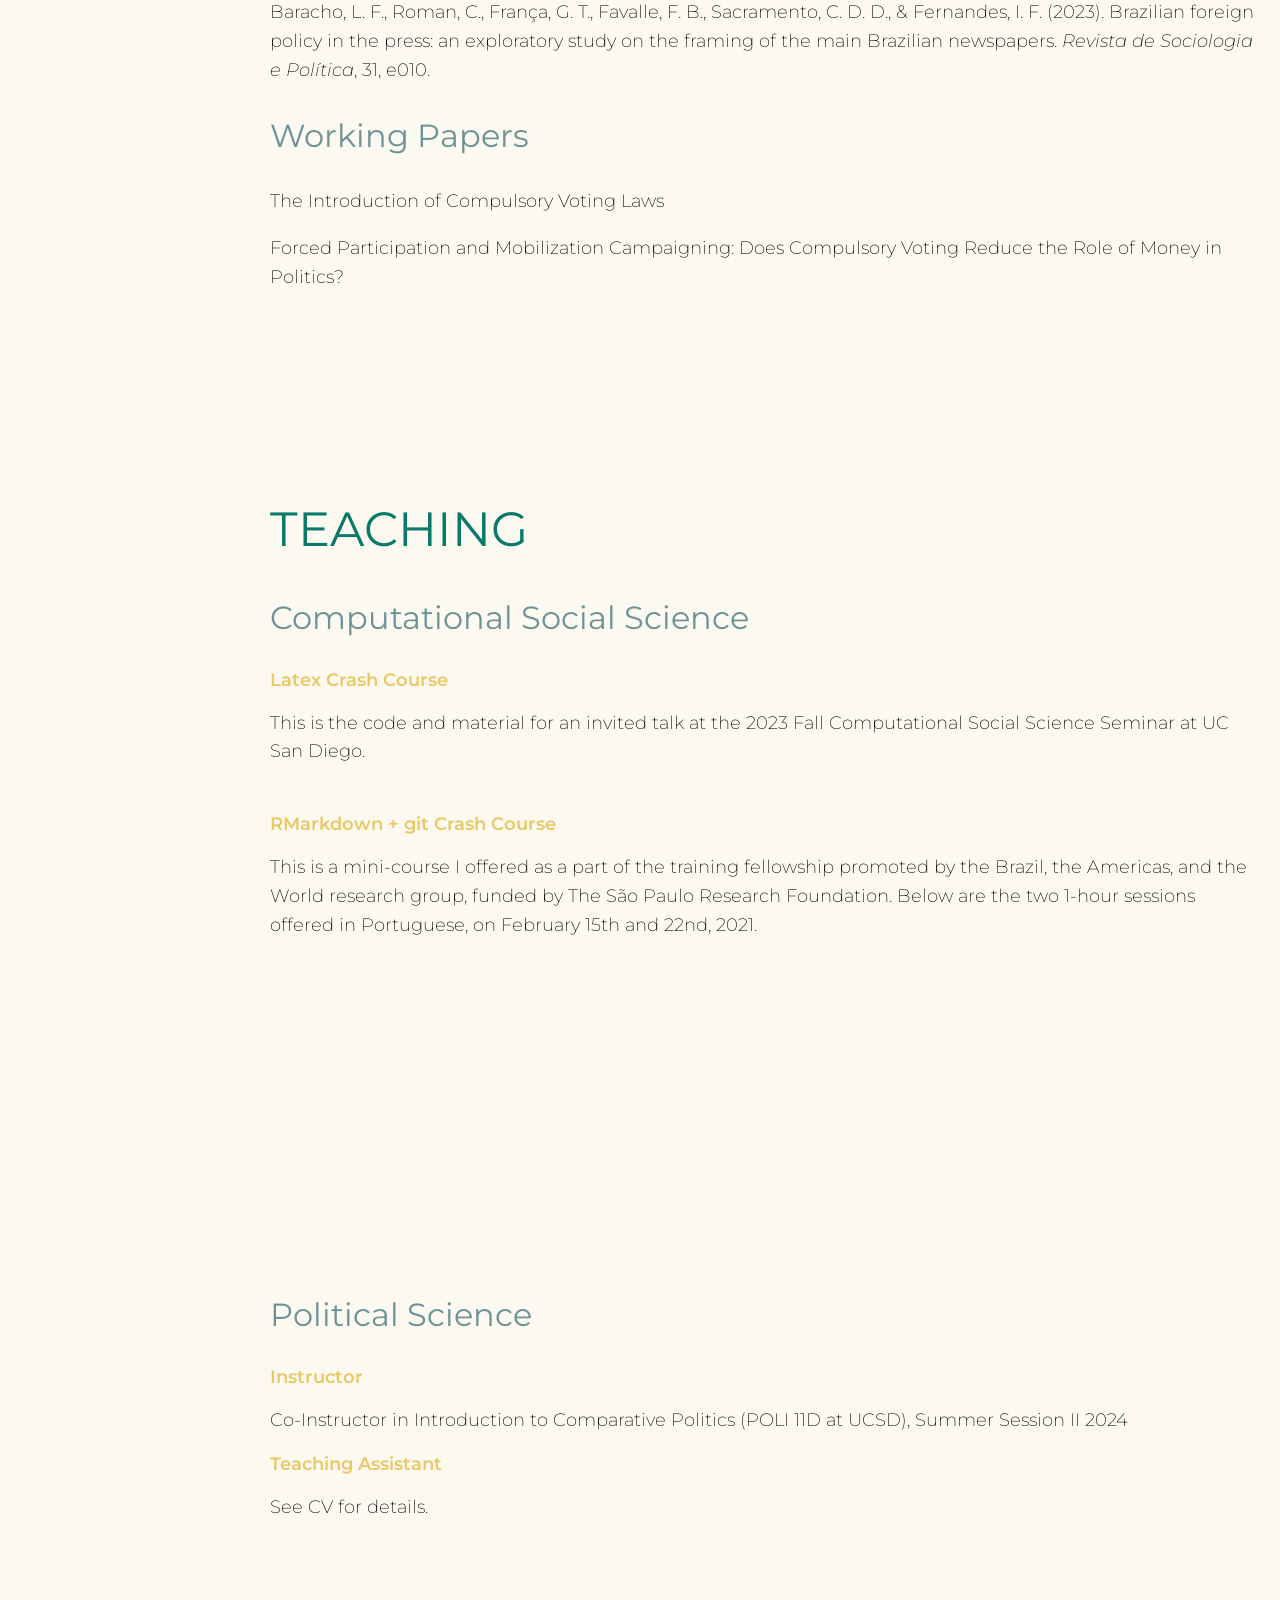
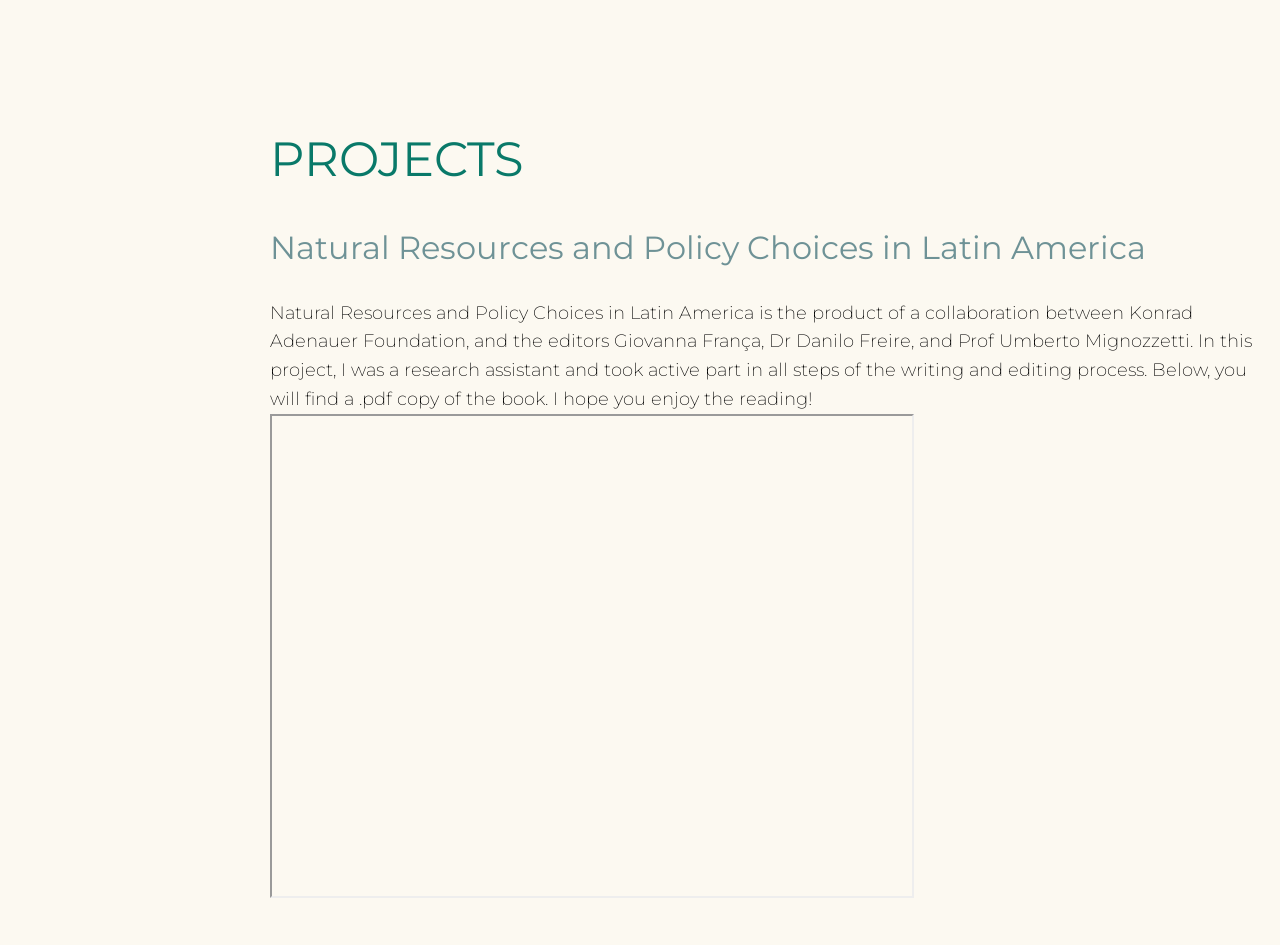
==== commit 4116c43d: "change CV frame" ====
--- a/index.html
+++ b/index.html
@@ -49,7 +49,7 @@
       </p>
       
       <h3>CV</h3>
-      <iframe src="https://drive.google.com/file/d/11ZKCK1Cylh9d8dLtB92l8ETIlLFT-SP1/preview" width="640" height="480" allow="autoplay"></iframe>
+      <iframe src="https://drive.google.com/file/d/1JyLDqns35fiMcAcBppuO67ezqCGGWi_D/preview" width="640" height="480" allow="autoplay"></iframe>
     </section>
 
     <div style="height: 150px;"></div> 
--- a/styles.css
+++ b/styles.css
@@ -54,10 +54,10 @@
 
 /* Social Icons Styles */
 .social-icons {
-  margin-top: auto; /* Push icons to the bottom */
+  margin-top: 20px; /* Add some space below the section menu */
   display: flex;
-  gap: 20px;
-  margin-bottom: 20px;
+  gap: 15px; /* Space between icons */
+  justify-content: center;
 }
 
 .icon-link {
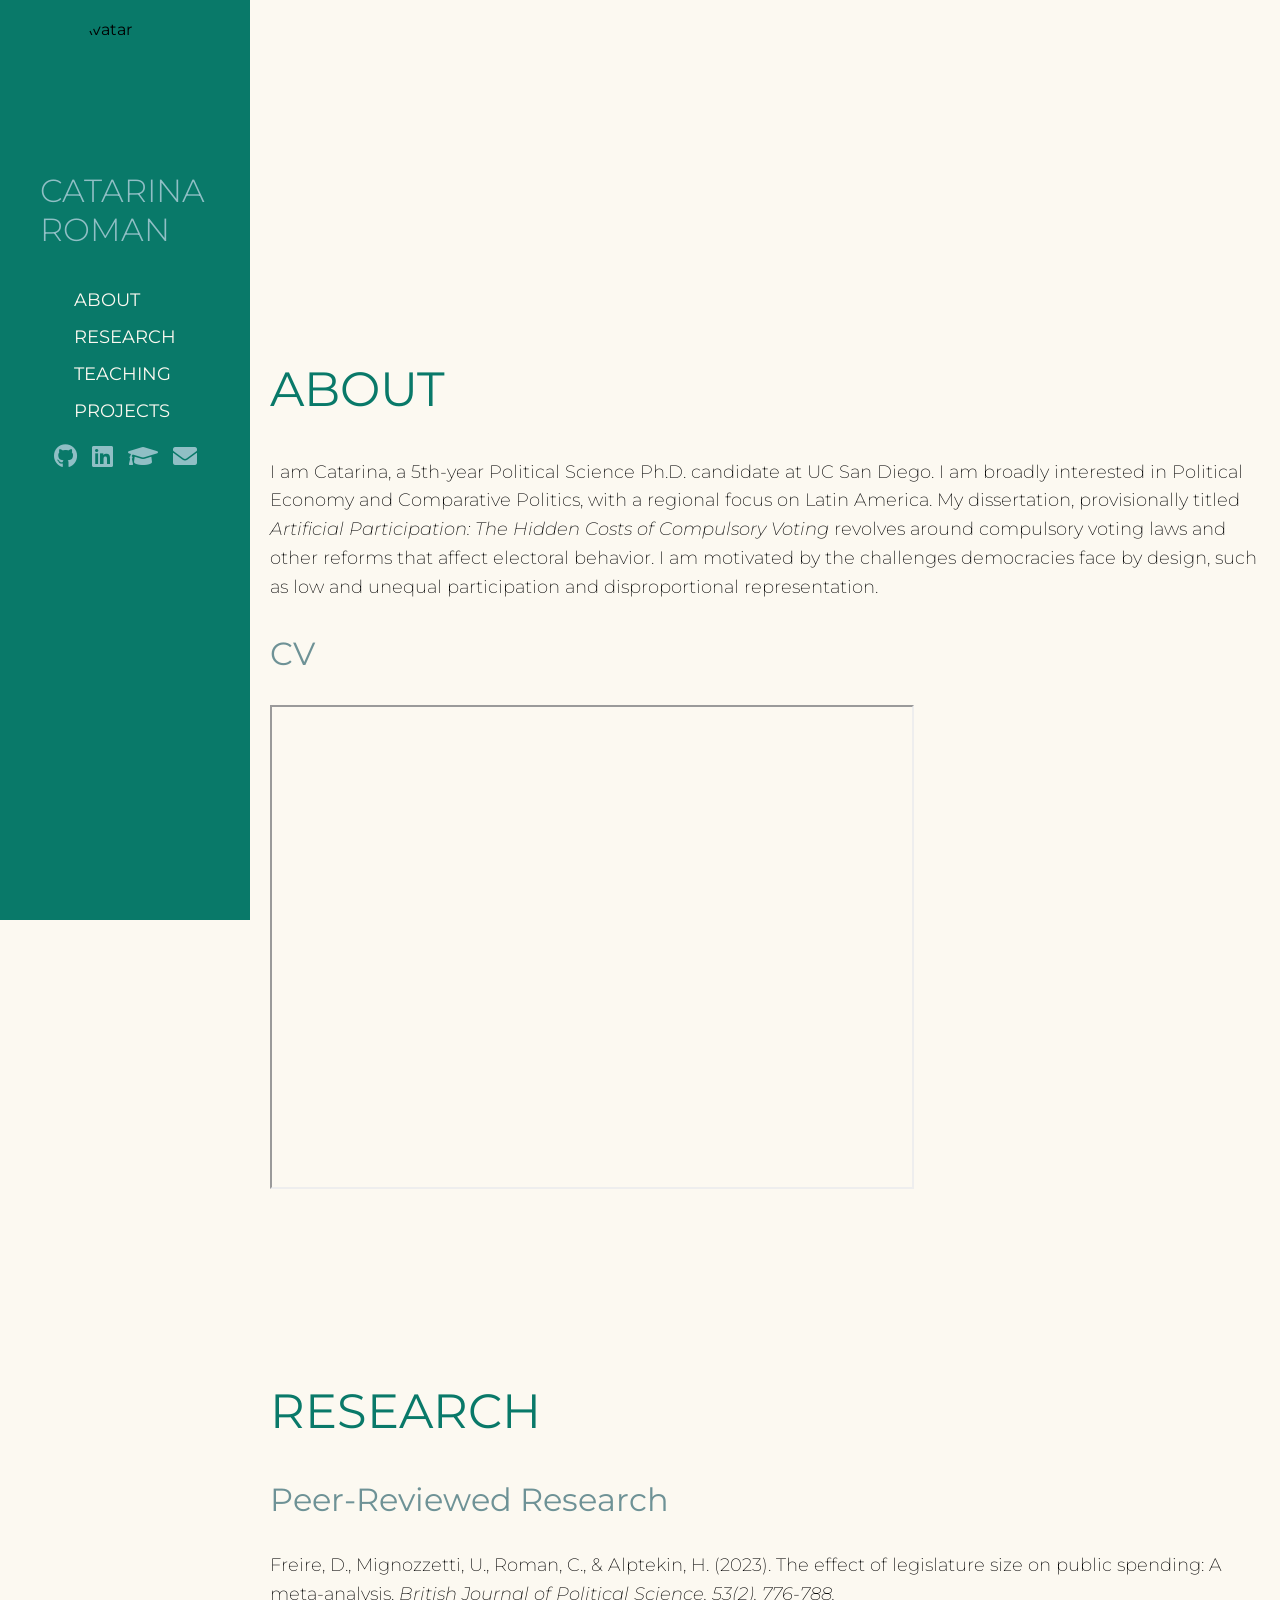
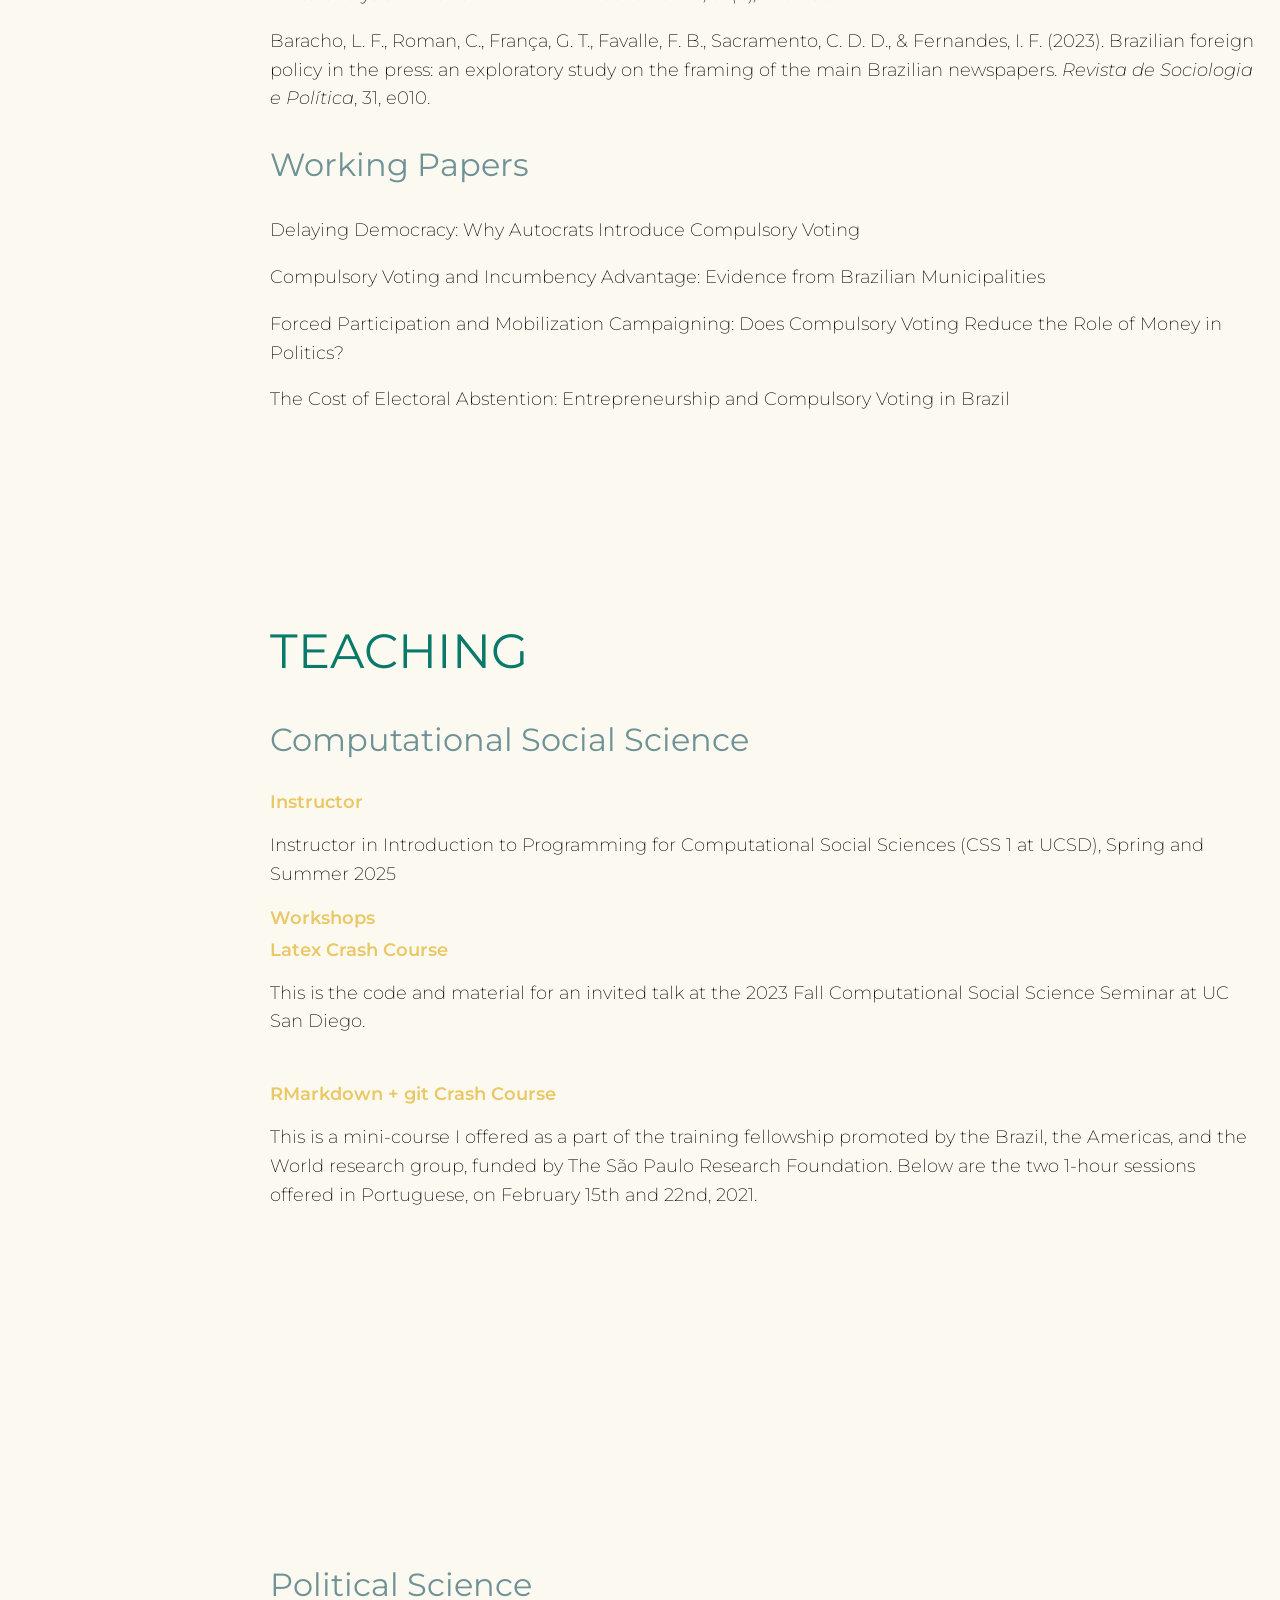
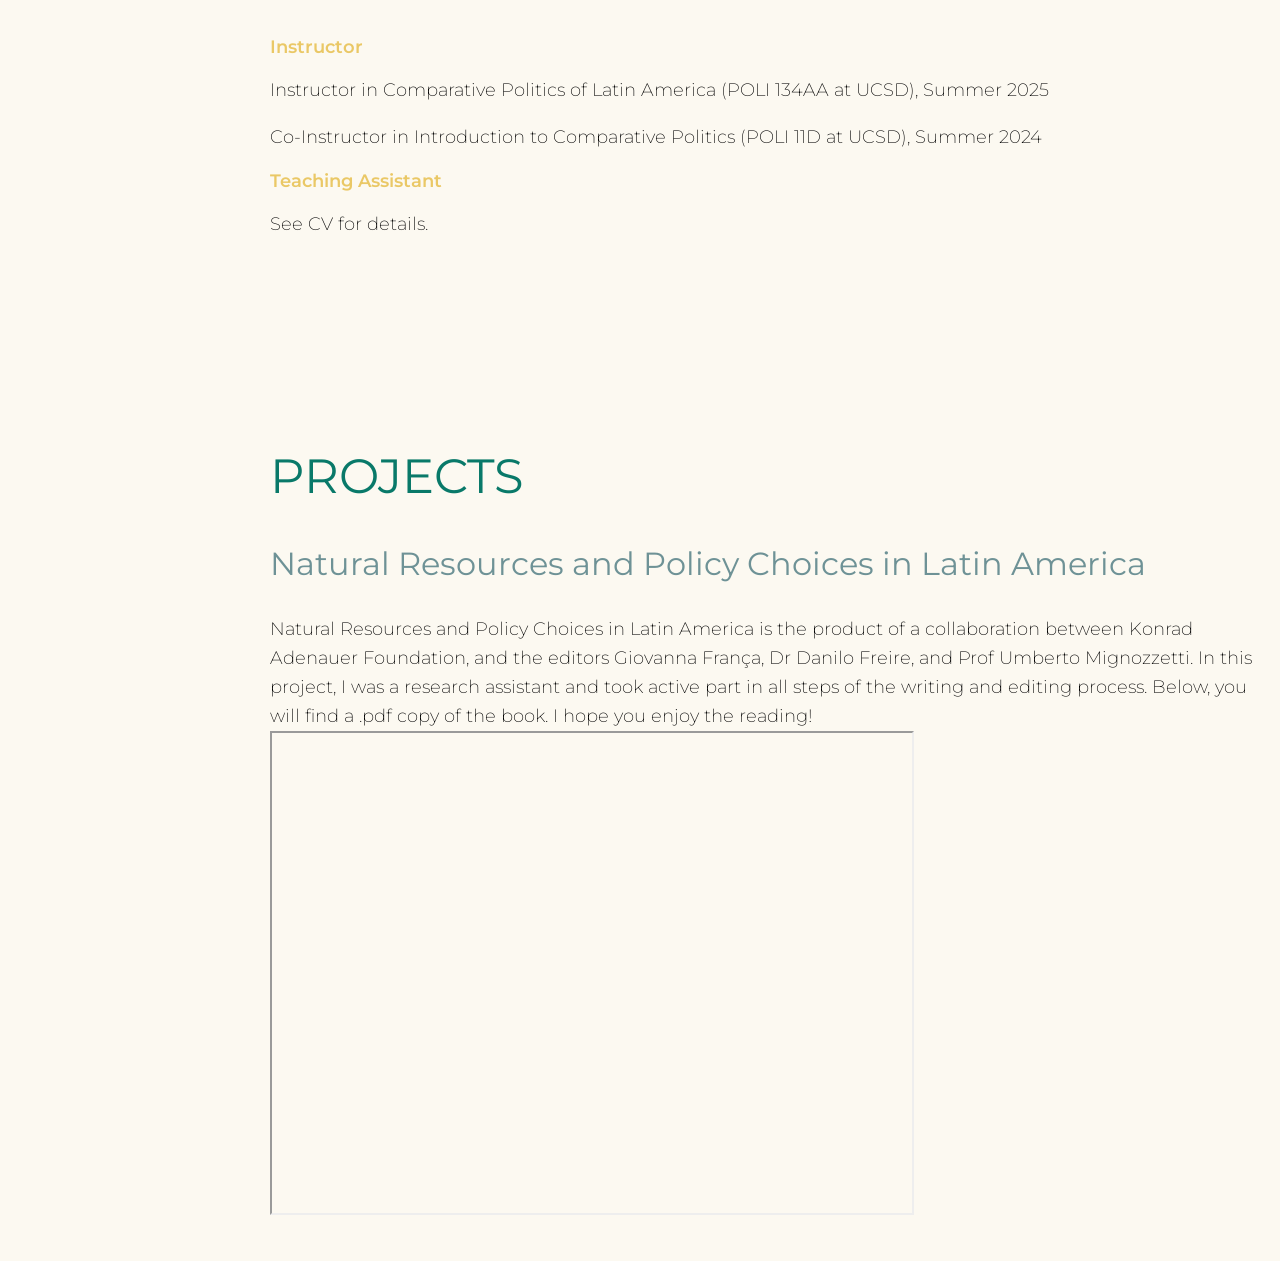
==== commit 776530d2: "Update index.html" ====
--- a/index.html
+++ b/index.html
@@ -41,10 +41,10 @@
     <div style="height: 300px;"></div> 
     <section id="about">
       <h2>ABOUT</h2>
-<p>I am Catarina, a 4th-year Political Science Ph.D. candidate at UC San Diego.
+<p>I am Catarina, a 5th-year Political Science Ph.D. candidate at UC San Diego.
 
 I am broadly interested in Political Economy and Comparative Politics, with a regional focus on Latin America. 
-My dissertation revolves around compulsory voting laws and other reforms that affect electoral behavior. 
+My dissertation, provisionally titled <i> Artificial Participation: The Hidden Costs of Compulsory Voting </i> revolves around compulsory voting laws and other reforms that affect electoral behavior. 
 I am motivated by the challenges democracies face by design, such as low and unequal participation and disproportional representation.
       </p>
       
@@ -63,14 +63,20 @@
   <i>Revista de Sociologia e Política</i>, 31, e010. </p>
      
       <h3>Working Papers</h3>
-      <p>The Introduction of Compulsory Voting Laws</p>
+      <p>Delaying Democracy: Why Autocrats Introduce Compulsory Voting</p>
+      <p>Compulsory Voting and Incumbency Advantage: Evidence from Brazilian Municipalities </p>
       <p>Forced Participation and Mobilization Campaigning: Does Compulsory Voting Reduce the Role of Money in Politics?</p>
+      <p>The Cost of Electoral Abstention: Entrepreneurship and Compulsory Voting in Brazil</p>
+      
     </section>
 
      <div style="height: 150px;"></div> 
     <section id="teaching">
       <h2>TEACHING</h2>
       <h3>Computational Social Science</h3>
+      <h4> Instructor </h4>
+      <p>Instructor in Introduction to Programming for Computational Social Sciences (CSS 1 at UCSD), Spring and Summer 2025 </p>  
+      <h4> Workshops </h4>
       <h4 class="mb-1"><a href="https://drive.google.com/drive/folders/1-34_82K2D0GNGUicBb0HkN2jZwfekG08?usp=drive_link" target="_blank"> Latex Crash Course</a></h4>
       <p>This is the code and material for an invited talk at the 2023 Fall Computational Social Science Seminar at UC San Diego. </p>
         <br>
@@ -81,12 +87,15 @@
   <iframe width="560" height="315" src="https://www.youtube.com/embed/NGYxJ4rMz5Q" frameborder="0" allow="accelerometer; autoplay; clipboard-write; encrypted-media; gyroscope; picture-in-picture" allowfullscreen></iframe>
   </p>  
 
+      
       <h3>Political Science</h3>
 <h4> Instructor </h4>
-      <p>Co-Instructor in Introduction to Comparative Politics (POLI 11D at UCSD), Summer Session II 2024 </p>      
+      <p>Instructor in Comparative Politics of Latin America (POLI 134AA at UCSD), Summer 2025 </p> 
+      <p>Co-Instructor in Introduction to Comparative Politics (POLI 11D at UCSD), Summer 2024 </p>      
      
       <h4> Teaching Assistant </h4>
 <p>See CV for details.</p>
+
     </section>
 
      <div style="height: 150px;"></div> 
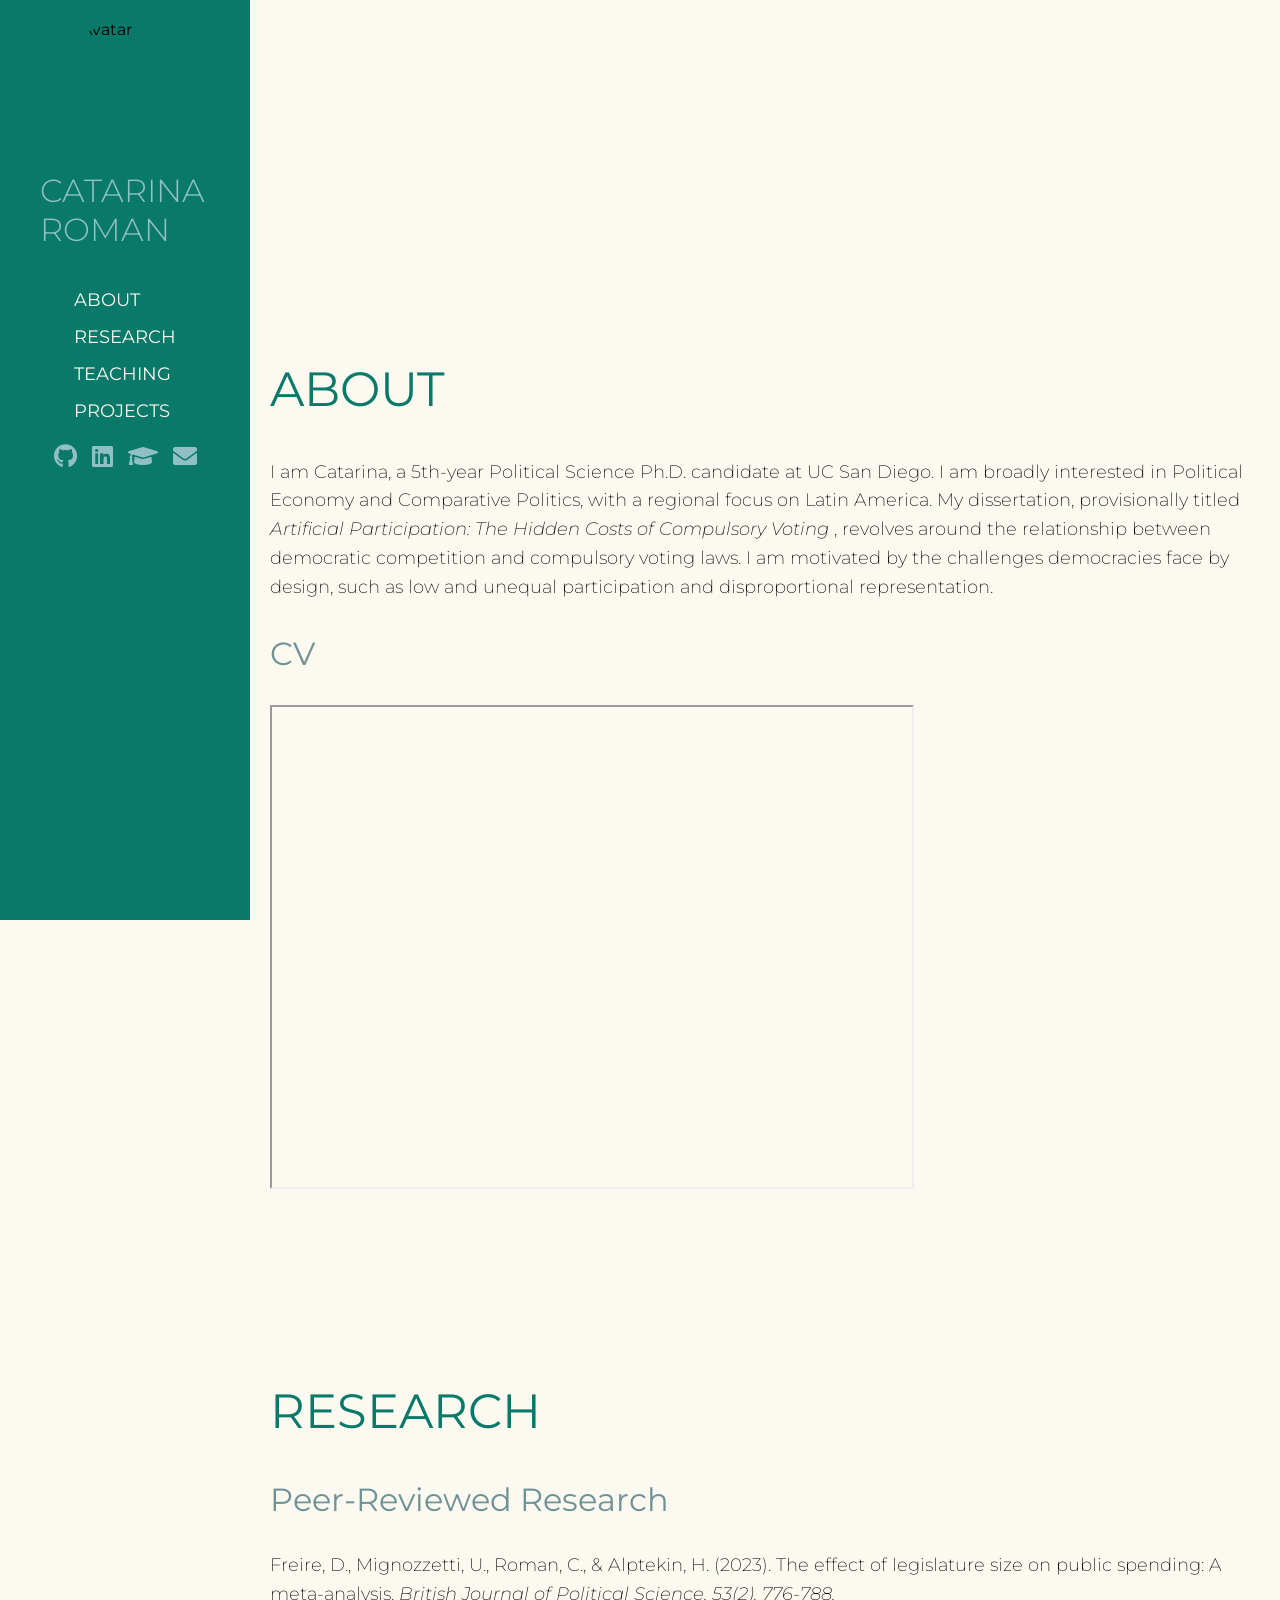
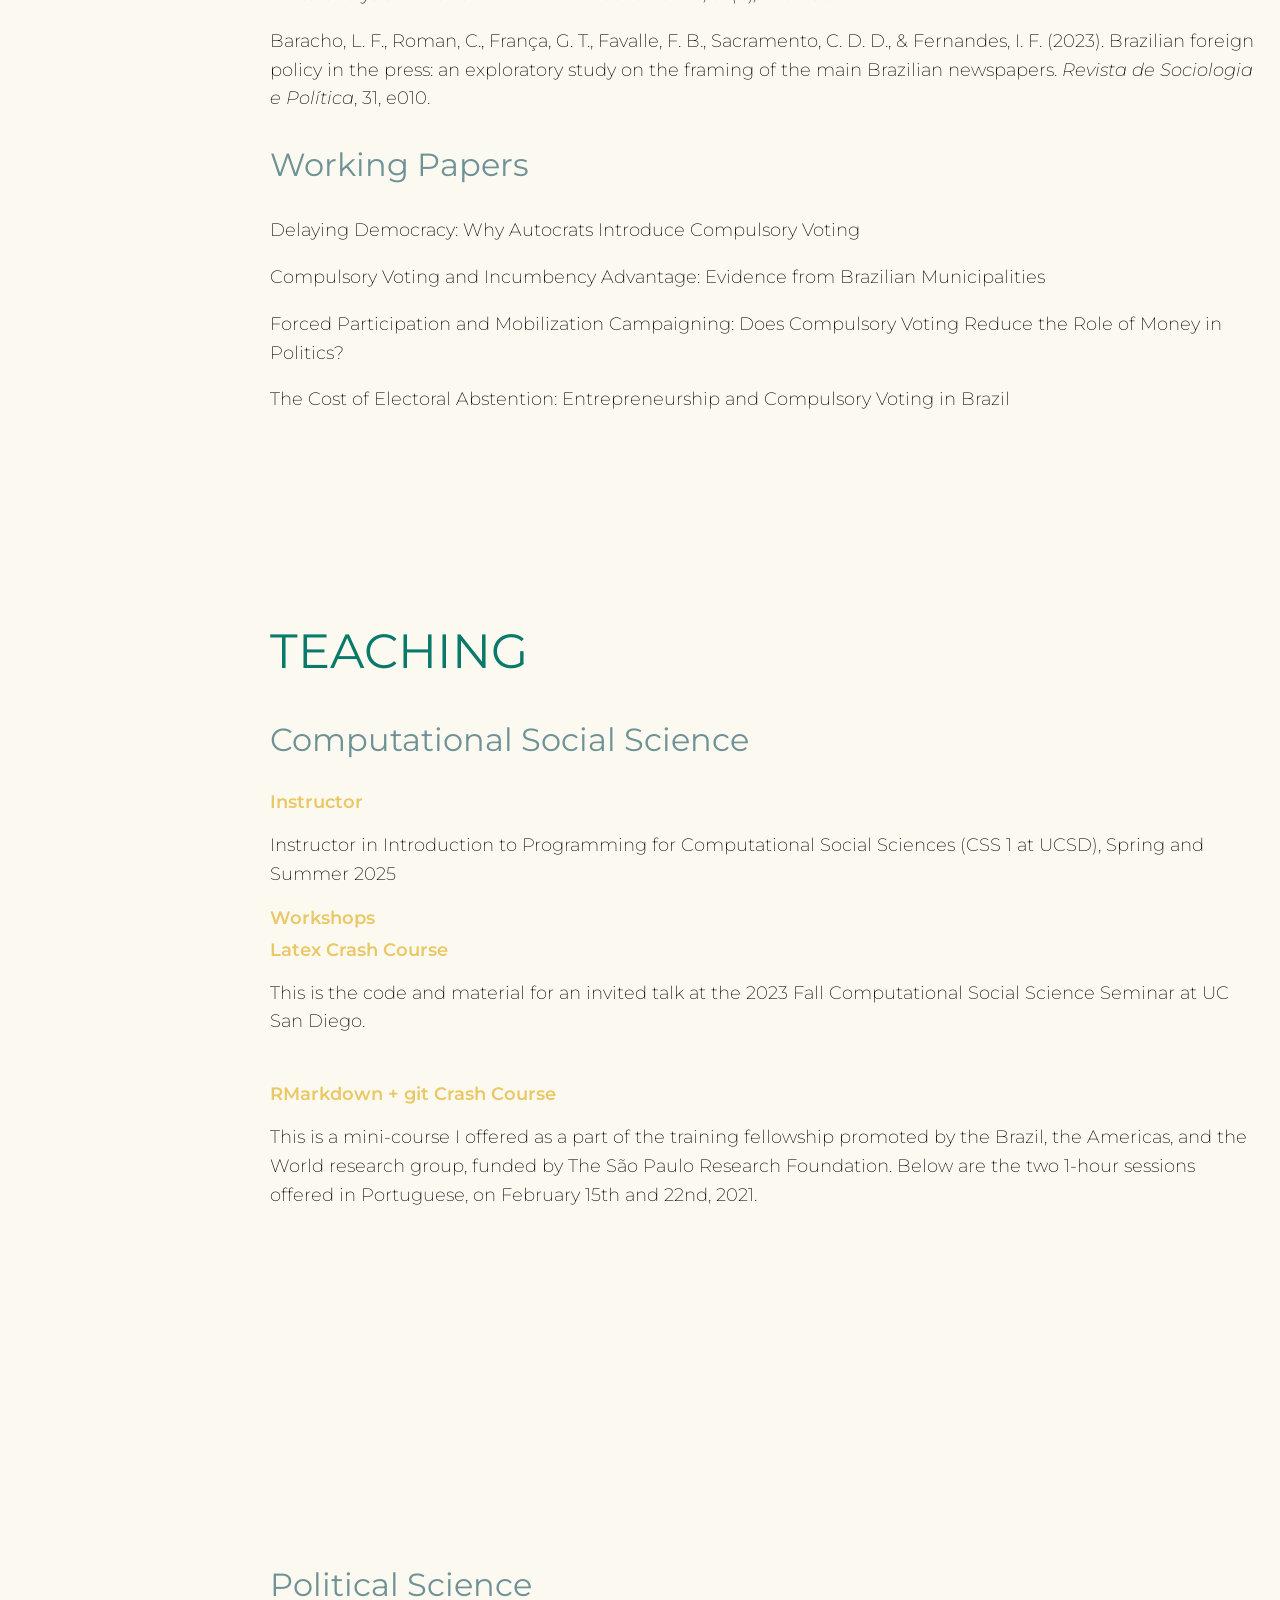
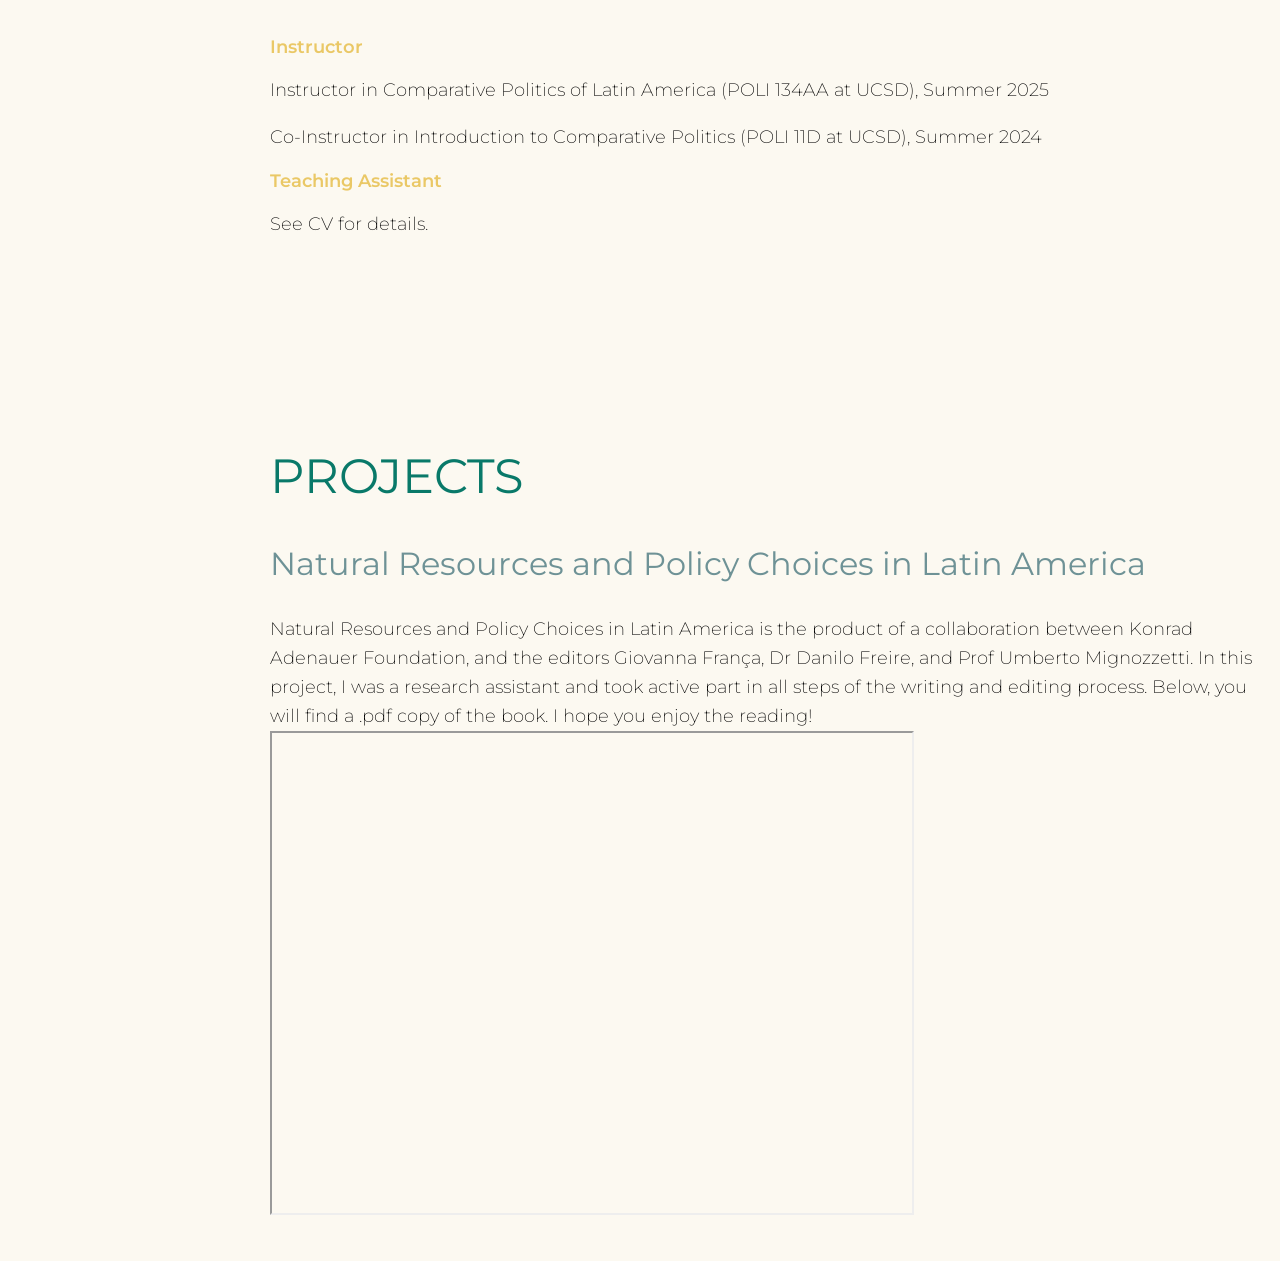
==== commit 8a21d2b9: "Update index.html" ====
--- a/index.html
+++ b/index.html
@@ -44,7 +44,7 @@
 <p>I am Catarina, a 5th-year Political Science Ph.D. candidate at UC San Diego.
 
 I am broadly interested in Political Economy and Comparative Politics, with a regional focus on Latin America. 
-My dissertation, provisionally titled <i> Artificial Participation: The Hidden Costs of Compulsory Voting </i> revolves around compulsory voting laws and other reforms that affect electoral behavior. 
+My dissertation, provisionally titled <i> Artificial Participation: The Hidden Costs of Compulsory Voting </i>, revolves around the relationship between democratic competition and compulsory voting laws. 
 I am motivated by the challenges democracies face by design, such as low and unequal participation and disproportional representation.
       </p>
       
